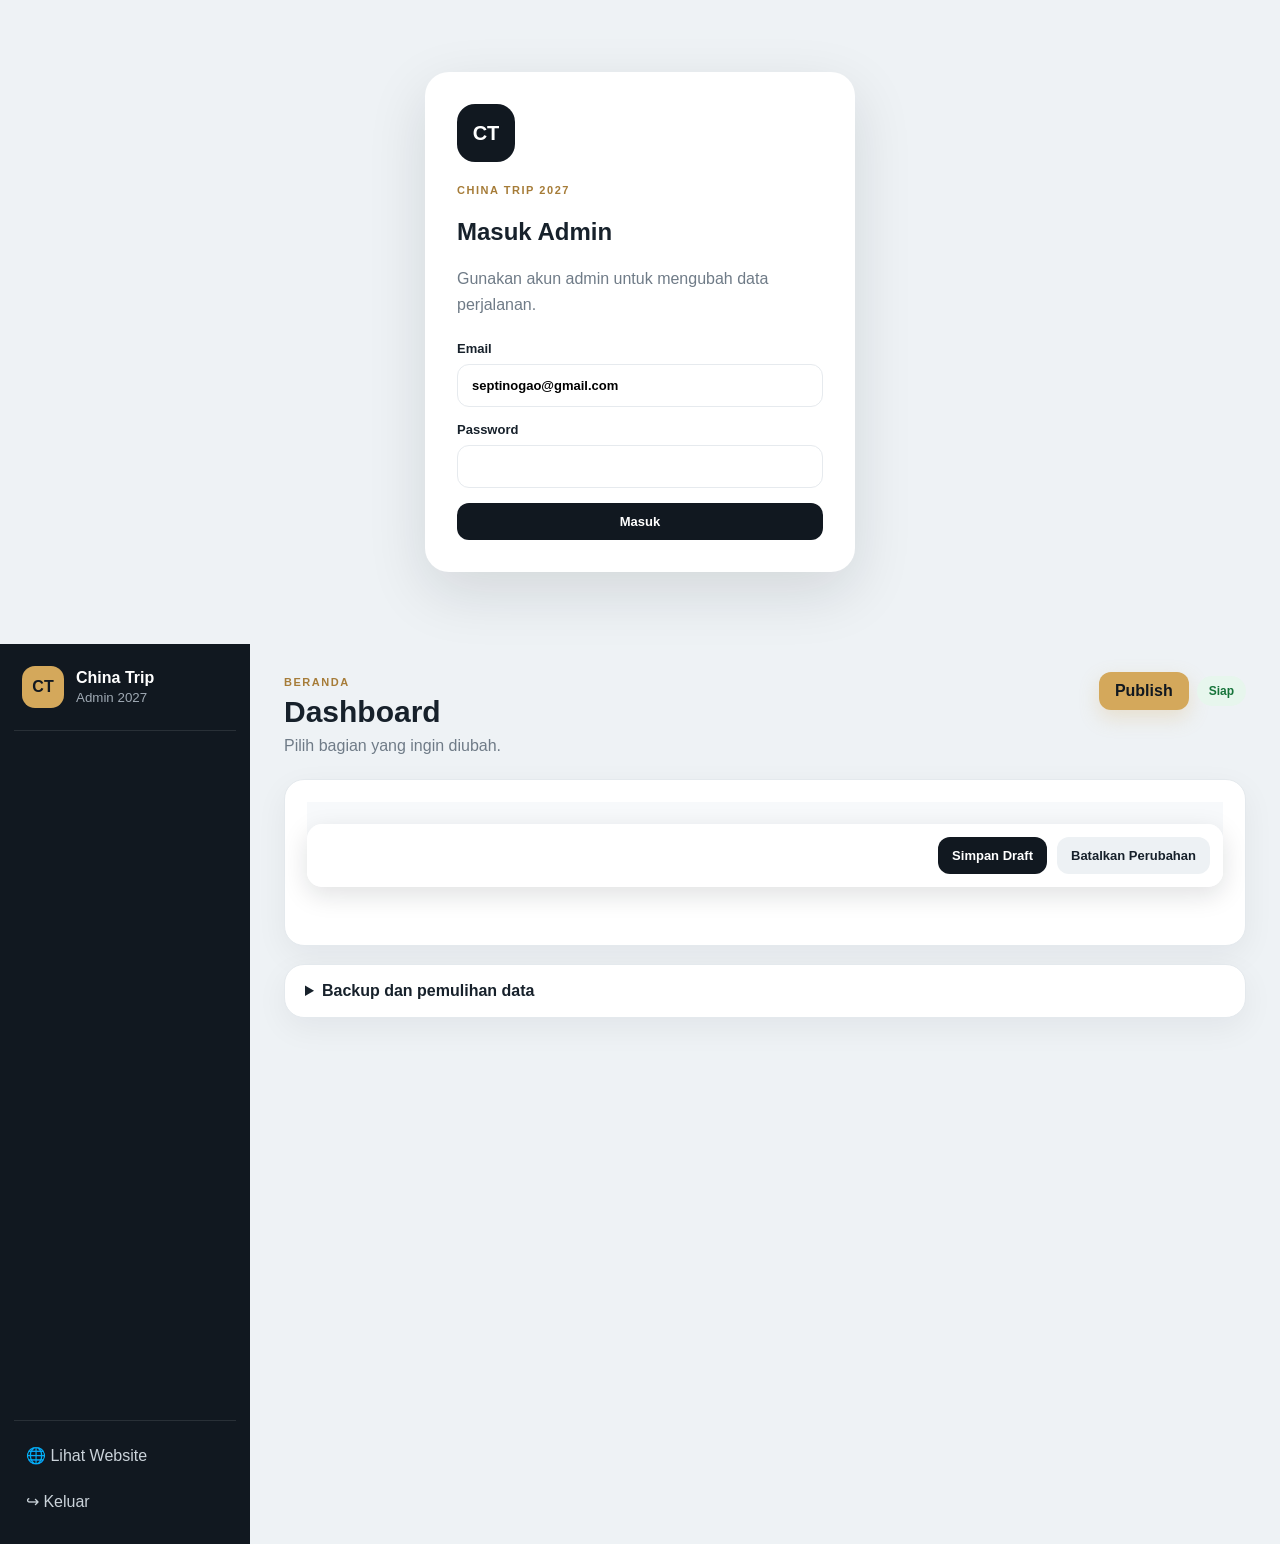
==== admin.html @ b1bde926 "Admin Publish Menu" ====
<!doctype html>
<html lang="id">
<head>
<meta charset="utf-8">
<meta name="viewport" content="width=device-width,initial-scale=1">
<meta name="theme-color" content="#111820">
<link rel="stylesheet" href="assets/style.css">
<title>Admin — China Trip 2027</title>
</head>
<body class="simple-admin-body">
<main class="simple-admin-shell">
  <section id="loginPanel" class="simple-login-card">
    <div class="simple-login-logo">CT</div>
    <span class="eyebrow">China Trip 2027</span>
    <h1>Masuk Admin</h1>
    <p class="lead">Gunakan akun admin untuk mengubah data perjalanan.</p>
    <form id="loginForm" class="admin-form">
      <label>Email
        <input id="adminEmail" type="email" autocomplete="username" value="septinogao@gmail.com" required>
      </label>
      <label>Password
        <input id="adminPassword" type="password" autocomplete="current-password" required>
      </label>
      <button class="admin-primary" type="submit">Masuk</button>
      <p id="loginError" class="admin-error" hidden></p>
    </form>
  </section>

  <section id="adminPanel" class="simple-admin-app" hidden>
    <aside class="simple-admin-sidebar">
      <div class="simple-admin-brand">
        <div class="simple-brand-icon">CT</div>
        <div><strong>China Trip</strong><small>Admin 2027</small></div>
      </div>
      <nav id="adminTabs" class="simple-admin-menu"></nav>
      <div class="simple-admin-sidebar-bottom">
        <a href="index.html" class="simple-side-link">🌐 Lihat Website</a>
        <button id="logoutBtn" class="simple-side-link">↪ Keluar</button>
      </div>
    </aside>

    <section class="simple-admin-main">
      <header class="simple-admin-topbar">
        <div>
          <span id="editorCategory" class="eyebrow">Beranda</span>
          <h1 id="editorTitle">Dashboard</h1>
          <p id="editorDescription" class="lead">Pilih bagian yang ingin diubah.</p>
        </div>
        <div class="publish-area">
 <span id="draftCount" class="draft-count" hidden>0 perubahan</span>
 <button id="publishBtn" class="publish-button" type="button">Publish</button>
 <span id="saveStatus" class="simple-save-status">Siap</span>
</div>
      </header>

      <section class="simple-editor-card">
        <div id="formEditor" class="cms-form-editor"></div>
        <div id="editorActions" class="simple-sticky-actions">
          <button id="saveBtn" class="admin-primary">Simpan Draft</button>
          <button id="reloadBtn" class="admin-secondary">Batalkan Perubahan</button>
        </div>
      </section>

      <section id="backupPanel" class="simple-backup-card">
        <details>
          <summary>Backup dan pemulihan data</summary>
          <p class="lead">Unduh cadangan sebelum melakukan perubahan besar.</p>
          <div class="admin-actions">
            <button id="exportBtn" class="admin-secondary">Download Backup</button>
            <label class="admin-secondary file-button">Restore Backup
              <input id="importInput" type="file" accept=".json,application/json" hidden>
            </label>
          </div>
        </details>
      </section>
    </section>
  </section>
</main>
<script src="assets/admin-defaults.js"></script>
<script src="assets/supabase-config.js"></script>
<script src="assets/supabase-data.js"></script>
<script src="assets/admin.js"></script>
</body>
</html>
---- assets/style.css ----
:root{
  --bg:#f4f6f8;--card:#fff;--ink:#17212b;--muted:#6f7b87;--line:#e6eaee;
  --gold:#d4a85b;--dark:#111820;--radius:22px;--shadow:0 14px 40px rgba(17,24,32,.09)
}
*{box-sizing:border-box}html{scroll-behavior:smooth}body{margin:0;font-family:Inter,ui-sans-serif,-apple-system,BlinkMacSystemFont,"Segoe UI",sans-serif;background:var(--bg);color:var(--ink)}
a{text-decoration:none;color:inherit}.app{max-width:560px;margin:auto;min-height:100vh;background:#fff;box-shadow:0 0 60px rgba(0,0,0,.06)}
.hero{min-height:490px;padding:26px 22px;display:flex;flex-direction:column;justify-content:space-between;color:#fff;background:
linear-gradient(180deg,rgba(12,17,23,.16),rgba(12,17,23,.92)),
url("https://images.unsplash.com/photo-1548919973-5cef591cdbc9?auto=format&fit=crop&w=1400&q=85") center/cover}
.topbar{display:flex;justify-content:space-between;align-items:center}.pill{padding:9px 13px;border:1px solid rgba(255,255,255,.35);border-radius:999px;background:rgba(255,255,255,.10);backdrop-filter:blur(10px);font-size:11px;font-weight:800;letter-spacing:.04em}
.hero h1{font-size:54px;line-height:.95;margin:0 0 12px;letter-spacing:-.05em}.hero .sub{opacity:.82}
.profile{display:flex;align-items:center;gap:13px;padding:15px;border:1px solid rgba(255,255,255,.24);border-radius:20px;background:rgba(255,255,255,.12);backdrop-filter:blur(14px)}
.avatar{width:50px;height:50px;border-radius:16px;display:grid;place-items:center;background:var(--gold);color:#111;font-size:22px;font-weight:900}.profile h2{margin:0 0 4px;font-size:20px}.profile small{opacity:.72}.status{width:10px;height:10px;border-radius:50%;background:#4ade80;margin-left:auto}
.section{padding:26px 20px}.section.alt{background:#f8fafb}.eyebrow{text-transform:uppercase;font-size:11px;font-weight:900;letter-spacing:.14em;color:#a67c38}.section h3{font-size:25px;margin:7px 0 8px}.lead{color:var(--muted);line-height:1.65;margin:0}
.stats{display:grid;grid-template-columns:1fr 1fr;gap:12px;margin-top:18px}.stat{padding:15px;border:1px solid var(--line);border-radius:17px;background:#fff}.stat b,.stat span{display:block}.stat span{font-size:12px;color:var(--muted);margin-top:4px}
.menu{display:grid;gap:11px;margin-top:18px}.menu a,.menu button{width:100%;display:grid;grid-template-columns:46px 1fr 20px;align-items:center;gap:12px;text-align:left;padding:14px;border:1px solid var(--line);background:#fff;border-radius:17px;font:inherit;color:inherit}.icon{width:44px;height:44px;border-radius:14px;background:#f0f2f4;display:grid;place-items:center;font-size:21px}.menu strong,.menu small{display:block}.menu small{color:var(--muted);margin-top:4px}.arrow{color:#aab2ba;font-size:25px}
.card{border:1px solid var(--line);border-radius:18px;padding:17px;background:#fff;box-shadow:0 8px 24px rgba(17,24,32,.04);margin-top:13px}.card h4{margin:0 0 8px;font-size:18px}.meta{font-size:13px;color:var(--muted);line-height:1.55}.list{padding-left:18px;margin:10px 0 0}.list li{margin:7px 0}.btn{display:inline-flex;padding:11px 14px;border-radius:12px;background:var(--dark);color:white;font-weight:800;font-size:13px;margin-top:12px}.btn.gold{background:var(--gold);color:#111}
.page-head{padding:24px 20px 20px;background:var(--dark);color:white}.page-head .back{display:inline-block;margin-bottom:20px;opacity:.75}.page-head h1{margin:0;font-size:34px}
footer{text-align:center;padding:24px;color:var(--muted);font-size:12px}
.modal{position:fixed;inset:0;background:rgba(9,14,19,.72);display:grid;place-items:center;padding:20px;z-index:20}.modal[hidden]{display:none}.modal-box{width:min(100%,430px);background:#fff;border-radius:22px;padding:22px;position:relative}.close{position:absolute;right:14px;top:14px;width:34px;height:34px;border:0;border-radius:50%}
.print-grid{display:grid;grid-template-columns:repeat(2,1fr);gap:12px}.pass{border:1px solid #bbb;border-radius:14px;padding:14px;min-height:245px;display:flex;flex-direction:column;justify-content:space-between}.pass img{width:104px;height:104px}.pass h3{margin:0}.pass small{color:#666}
@media(max-width:420px){.hero h1{font-size:47px}.stats{grid-template-columns:1fr}.print-grid{grid-template-columns:1fr}}
@media print{body{background:#fff}.app{max-width:none;box-shadow:none}.no-print{display:none!important}.print-grid{grid-template-columns:repeat(2,1fr)}.pass{break-inside:avoid}}

.route-list{margin-top:12px}.route-item,.location-row{display:flex;align-items:center;justify-content:space-between;gap:12px;padding:13px 0;border-top:1px solid var(--line)}.route-item:first-child,.location-row:first-of-type{border-top:0}.route-item strong,.route-item small,.location-row strong,.location-row small{display:block}.route-item small,.location-row small{margin-top:4px;color:var(--muted);font-size:13px}.nav-btn{flex:0 0 auto;padding:10px 12px;border-radius:11px;background:var(--dark);color:#fff;font-size:12px;font-weight:800}.map-city{margin-bottom:27px}.map-city h3{margin:6px 0 8px}@media(max-width:390px){.route-item,.location-row{align-items:flex-start;flex-direction:column}.nav-btn{width:100%;text-align:center}}

.boarding-pass{margin-top:4px;border-radius:26px;overflow:hidden;background:linear-gradient(145deg,#0d1b2a,#13283c);color:#fff;box-shadow:0 22px 55px rgba(11,24,37,.24)}
.bp-top{display:flex;align-items:center;justify-content:space-between;gap:14px;padding:22px;background:linear-gradient(135deg,#142a3e,#0d1b2a)}
.airline-mark{display:flex;align-items:center;gap:13px}.airline-logo{width:46px;height:46px;border-radius:15px;display:grid;place-items:center;background:linear-gradient(145deg,#e0bb6e,#b98935);color:#112233;font-size:25px;font-weight:900}.airline-mark h2{margin:2px 0 0;font-size:28px}.eyebrow.light{color:#e5c98e}.aircraft-tag{padding:9px 11px;border-radius:999px;border:1px solid rgba(255,255,255,.18);font-size:11px;font-weight:800;color:#dfe8ef;background:rgba(255,255,255,.07)}
.bp-route{display:grid;grid-template-columns:1fr 72px 1fr;align-items:center;padding:28px 22px 14px}.airport-block strong{display:block;font-size:42px;letter-spacing:-.04em}.airport-block span{display:block;font-size:24px;font-weight:800;margin-top:4px}.airport-block small{display:block;color:#c8d3dc;line-height:1.4;margin-top:7px}.airport-block em{display:inline-block;margin-top:8px;padding:6px 9px;border-radius:999px;background:rgba(255,255,255,.09);font-style:normal;font-size:11px}.airport-block.right{text-align:right}.flight-line{display:flex;align-items:center;gap:5px;color:#d7b263}.flight-line span{height:1px;flex:1;background:rgba(255,255,255,.25)}.flight-line b{font-size:20px}.bp-date{text-align:center;color:#d7b263;font-weight:800;font-size:13px;padding-bottom:20px}
.bp-grid{display:grid;grid-template-columns:1fr 1fr;gap:1px;background:rgba(255,255,255,.09)}.bp-info{padding:17px 19px;background:rgba(255,255,255,.045)}.bp-info small,.bp-info strong{display:block}.bp-info small{color:#aebdca;font-size:11px;text-transform:uppercase;letter-spacing:.08em}.bp-info strong{font-size:17px;margin-top:6px}
.bp-divider{display:grid;grid-template-columns:18px 1fr 18px;align-items:center}.bp-divider span{width:34px;height:34px;border-radius:50%;background:var(--bg)}.bp-divider span:first-child{transform:translateX(-17px)}.bp-divider span:last-child{transform:translateX(1px)}.bp-divider b{text-align:center;color:rgba(255,255,255,.25);letter-spacing:4px;font-size:11px}
.bp-bottom{display:flex;gap:16px;align-items:center;padding:20px 22px 24px}.passenger-avatar{width:54px;height:54px;border-radius:18px;display:grid;place-items:center;background:#d7b263;color:#102235;font-size:19px;font-weight:900}.baggage-list{flex:1;display:grid;gap:9px}.baggage-list div{display:flex;justify-content:space-between;gap:15px}.baggage-list span{color:#b8c4ce;font-size:12px}.baggage-list strong{font-size:13px}.section-note{margin-top:18px;padding:18px;border:1px solid var(--line);border-radius:18px;background:#fff}
@media(max-width:420px){.bp-route{grid-template-columns:1fr 50px 1fr;padding-left:16px;padding-right:16px}.airport-block strong{font-size:35px}.airport-block span{font-size:20px}.bp-top{align-items:flex-start}.aircraft-tag{max-width:120px;text-align:center}.bp-bottom{align-items:flex-start}.baggage-list div{flex-direction:column;gap:2px}}

.room-region{margin-top:4px}
.region-header{margin-bottom:18px}
.region-header h2{margin:4px 0 0;font-size:29px}
.room-list{display:grid;gap:14px}
.room-card{display:grid;grid-template-columns:58px 1fr;gap:15px;padding:18px;border:1px solid var(--line);border-radius:20px;background:#fff;box-shadow:0 10px 30px rgba(16,31,46,.045)}
.room-number{width:52px;height:52px;border-radius:17px;display:grid;place-items:center;background:linear-gradient(145deg,#111c28,#1e3448);color:#e2bd70;font-size:17px;font-weight:900}
.room-main>.eyebrow{display:block;margin:2px 0 12px}
.room-members{display:grid;gap:11px}
.room-member{display:flex;align-items:center;gap:11px;padding:9px 0;border-bottom:1px solid rgba(20,42,61,.08)}
.room-member:last-child{border-bottom:0}
.room-avatar{width:39px;height:39px;border-radius:13px;display:grid;place-items:center;background:#f0f3f5;color:#182b3d;font-size:12px;font-weight:900}
.room-member strong,.room-member small{display:block}
.room-member strong{font-size:15px}
.room-member small{margin-top:3px;color:var(--muted);font-size:11px}
@media(max-width:420px){
 .room-card{grid-template-columns:48px 1fr;padding:15px}
 .room-number{width:44px;height:44px;border-radius:14px;font-size:14px}
}

.simple-room-region{margin-top:2px}
.simple-region-title{margin-bottom:14px}
.simple-region-title h2{margin:3px 0 0;font-size:26px}
.simple-room-list{display:grid;gap:10px}
.simple-room-card{padding:14px 16px;border:1px solid var(--line);border-radius:15px;background:#fff}
.simple-room-card strong{display:block;font-size:15px;margin-bottom:5px}
.simple-room-card span{display:block;color:var(--muted);font-size:13px;line-height:1.5}


.icon-back{
 width:38px;
 height:38px;
 padding:0;
 display:inline-flex;
 align-items:center;
 justify-content:center;
 border-radius:12px;
 font-size:23px;
 line-height:1;
 text-decoration:none;
}

.timeline-content .map-btn{
 display:inline-flex;
 align-items:center;
 width:max-content;
 margin-top:8px;
 padding:7px 10px;
 border-radius:10px;
 font-size:12px;
 font-weight:700;
 text-decoration:none;
}

.navigate-btn{
 gap:5px;
}

.flight-list{display:grid;gap:18px}
.flight-card{margin:0}


/* Itinerary table UI */
.itinerary-table-list{
 display:grid;
 gap:18px;
}

.itinerary-table-card{
 background:#fff;
 border:1px solid var(--line);
 border-radius:18px;
 overflow:hidden;
 box-shadow:0 8px 22px rgba(15,23,42,.05);
}

.itinerary-day-header{
 display:flex;
 align-items:center;
 justify-content:space-between;
 gap:14px;
 padding:16px 18px;
 border-bottom:1px solid var(--line);
 background:linear-gradient(180deg,#fff,#fafafa);
}

.itinerary-day-header h3{
 margin:4px 0 0;
 font-size:18px;
 line-height:1.3;
}

.activity-count{
 flex:0 0 auto;
 padding:6px 9px;
 border-radius:999px;
 background:#f3f4f6;
 color:var(--muted);
 font-size:11px;
 font-weight:700;
}

.itinerary-table-wrap{
 width:100%;
 overflow-x:auto;
}

.itinerary-table{
 width:100%;
 border-collapse:collapse;
 table-layout:fixed;
}

.itinerary-table th,
.itinerary-table td{
 padding:13px 16px;
 text-align:left;
 vertical-align:middle;
 border-bottom:1px solid #edf0f3;
}

.itinerary-table th{
 background:#f8fafc;
 color:var(--muted);
 font-size:11px;
 text-transform:uppercase;
 letter-spacing:.08em;
}

.itinerary-table th:first-child,
.itinerary-table td:first-child{
 width:180px;
}

.itinerary-table th:last-child,
.itinerary-table td:last-child{
 width:125px;
 text-align:right;
}

.itinerary-table tbody tr:last-child td{
 border-bottom:0;
}

.itinerary-table tbody tr:hover{
 background:#fafcff;
}

.time-pill{
 display:inline-flex;
 align-items:center;
 justify-content:center;
 min-width:50px;
 padding:6px 8px;
 border-radius:9px;
 background:#f4f6f8;
 color:#111827;
 font-size:12px;
 font-weight:800;
}

.time-arrow{
 display:inline-block;
 margin:0 4px;
 color:#9ca3af;
 font-size:12px;
}

.activity-text{
 color:#1f2937;
 font-size:13px;
 line-height:1.5;
 font-weight:600;
}

.compact-map-btn{
 margin:0;
 padding:7px 10px;
 white-space:nowrap;
}

.no-action{
 color:#c4c7cc;
}

@media (max-width:640px){
 .itinerary-table-card{
   border-radius:16px;
 }

 .itinerary-day-header{
   padding:14px;
 }

 .itinerary-day-header h3{
   font-size:16px;
 }

 .activity-count{
   font-size:10px;
 }

 .itinerary-table,
 .itinerary-table thead,
 .itinerary-table tbody,
 .itinerary-table tr,
 .itinerary-table td{
   display:block;
   width:100%;
 }

 .itinerary-table thead{
   display:none;
 }

 .itinerary-table tr{
   padding:12px 14px;
   border-bottom:1px solid #edf0f3;
 }

 .itinerary-table tr:last-child{
   border-bottom:0;
 }

 .itinerary-table td{
   padding:0;
   border:0;
   text-align:left!important;
 }

 .itinerary-table td:first-child,
 .itinerary-table td:last-child{
   width:100%;
 }

 .itinerary-table td:first-child{
   margin-bottom:8px;
 }

 .itinerary-table td:nth-child(2){
   margin-bottom:9px;
 }

 .activity-text{
   font-size:13px;
   line-height:1.45;
 }

 .compact-map-btn{
   display:inline-flex;
   width:auto;
   font-size:11px;
   padding:6px 9px;
 }

 .no-action{
   display:none;
 }
}


.admin-footer-link{display:inline-block;margin-top:8px;text-decoration:underline}
.admin-body{background:#eef1f4}
.admin-shell{width:min(1180px,calc(100% - 28px));margin:28px auto 60px}
.admin-login-card,.admin-editor-card,.admin-tools-card,.admin-notice{
 background:#fff;border:1px solid var(--line);border-radius:22px;padding:22px;box-shadow:var(--shadow)
}
.admin-login-card{width:min(460px,100%);margin:12vh auto 0}
.admin-login-card h1,.admin-header h1{margin:6px 0 8px}
.admin-form{display:grid;gap:15px;margin-top:22px}
.admin-form label{display:grid;gap:8px;font-size:13px;font-weight:800}
.admin-form input{width:100%;padding:13px 14px;border:1px solid var(--line);border-radius:12px;font:inherit}
.admin-primary,.admin-secondary,.admin-danger{
 border:0;border-radius:12px;padding:11px 14px;font:inherit;font-size:13px;font-weight:850;cursor:pointer
}
.admin-primary{background:var(--dark);color:#fff}
.admin-secondary{background:#edf1f4;color:var(--ink)}
.admin-danger{background:#fff0f0;color:#a12626;border:1px solid #f0caca}
.admin-error{color:#a12626;font-size:13px}
.admin-header{display:flex;align-items:flex-start;justify-content:space-between;gap:20px;margin-bottom:18px}
.admin-header-actions,.admin-actions{display:flex;gap:10px;flex-wrap:wrap}
.admin-notice{margin-bottom:18px;background:#fffaf0}
.admin-notice p{margin:6px 0 0;color:var(--muted);line-height:1.55;font-size:13px}
.admin-tabs{display:grid;grid-template-columns:repeat(3,1fr);gap:10px;margin-bottom:18px}
.admin-tabs button{border:1px solid var(--line);background:#fff;border-radius:15px;padding:13px;text-align:left;cursor:pointer}
.admin-tabs button.active{background:var(--dark);color:#fff;border-color:var(--dark)}
.admin-tabs small,.admin-tabs strong{display:block}
.admin-tabs small{opacity:.65;margin-bottom:4px}
.admin-editor-card{padding:0;overflow:hidden}
.admin-editor-head{display:flex;align-items:center;justify-content:space-between;gap:14px;padding:18px 20px;border-bottom:1px solid var(--line)}
.admin-editor-head h2{margin:5px 0 0}
.save-status{font-size:12px;color:var(--muted);padding:7px 10px;border-radius:999px;background:#f2f4f6}
#jsonEditor{display:block;width:100%;height:520px;resize:vertical;border:0;border-bottom:1px solid var(--line);padding:18px;font:13px/1.55 ui-monospace,SFMono-Regular,Menlo,Consolas,monospace;color:#18212b;background:#fbfcfd;outline:none}
.admin-editor-card>.admin-actions{padding:16px 18px}
.admin-editor-card>.admin-error{padding:0 18px 16px;margin:0}
.admin-tools-card{margin-top:18px}
.admin-tools-card h2{margin-top:0}
.file-button{display:inline-flex;align-items:center;cursor:pointer}
@media(max-width:800px){
 .admin-tabs{grid-template-columns:1fr 1fr}
 .admin-header{display:block}
 .admin-header-actions{margin-top:14px}
}
@media(max-width:520px){
 .admin-shell{width:min(100% - 18px,1180px);margin-top:10px}
 .admin-tabs{grid-template-columns:1fr}
 #jsonEditor{height:430px;font-size:12px}
 .admin-actions>*{flex:1 1 100%;text-align:center}
}


/* V21 Form-based Admin CMS */
.cms-form-editor{padding:18px;background:#f7f9fb;display:grid;gap:16px}
.cms-day-card,.cms-record-card,.cms-flight-section{
 background:#fff;border:1px solid var(--line);border-radius:18px;padding:17px
}
.cms-day-card{display:grid;gap:15px}
.cms-record-card{margin-bottom:12px}
.cms-flight-section{margin-top:14px;background:#fbfcfd}
.cms-card-head{display:flex;align-items:flex-start;justify-content:space-between;gap:12px}
.cms-card-head h3,.cms-card-head h4{margin:0}
.cms-grid{display:grid;gap:12px}
.cms-grid.two{grid-template-columns:repeat(2,minmax(0,1fr))}
.cms-grid.three{grid-template-columns:repeat(3,minmax(0,1fr))}
.cms-grid.four{grid-template-columns:repeat(4,minmax(0,1fr))}
.cms-grid.time-grid{grid-template-columns:repeat(2,minmax(110px,180px))}
.cms-grid.route-grid{grid-template-columns:2fr 2fr 1fr 1fr}
.cms-field{display:grid;gap:6px;font-size:12px;font-weight:800;color:#4b5661}
.cms-field input,.cms-field textarea{
 width:100%;border:1px solid #dfe4e8;border-radius:11px;padding:11px 12px;background:#fff;color:var(--ink);font:inherit;font-weight:600;outline:none
}
.cms-field input:focus,.cms-field textarea:focus{border-color:#b88b42;box-shadow:0 0 0 3px rgba(212,168,91,.16)}
.cms-field textarea{min-height:78px;resize:vertical;line-height:1.5}
.cms-field-wide{grid-column:1/-1}
.cms-check{display:flex;align-items:center;gap:9px;font-size:13px;font-weight:800}
.cms-check input{width:18px;height:18px}
.cms-activity-list{display:grid;gap:12px}
.cms-activity-card{border:1px solid #e4e8ec;border-radius:15px;padding:14px;background:#fafbfd;display:grid;gap:12px}
.cms-activity-number{font-size:11px;font-weight:900;text-transform:uppercase;letter-spacing:.09em;color:#9a6d28}
.small-action{padding:7px 10px;font-size:11px}
.sticky-admin-actions{position:sticky;bottom:0;background:#fff;border-top:1px solid var(--line);z-index:5}
.cms-editor-card{overflow:visible}
@media(max-width:850px){
 .cms-grid.three,.cms-grid.four,.cms-grid.route-grid{grid-template-columns:repeat(2,minmax(0,1fr))}
}
@media(max-width:560px){
 .cms-grid.two,.cms-grid.three,.cms-grid.four,.cms-grid.route-grid,.cms-grid.time-grid{grid-template-columns:1fr}
 .cms-form-editor{padding:10px}
 .cms-day-card,.cms-record-card,.cms-flight-section{padding:13px;border-radius:14px}
 .cms-card-head{align-items:flex-start}
}

/* V23 personal NFC-style profile */
.personal-section{background:#fff}
.nfc-card{
 margin-top:18px;border:1px solid #dfe4e8;border-radius:18px;overflow:hidden;
 background:linear-gradient(145deg,#ffffff,#f7f9fb);box-shadow:0 10px 28px rgba(20,29,38,.06)
}
.nfc-row{
 display:grid;grid-template-columns:105px minmax(0,1fr);gap:14px;align-items:center;
 padding:16px 18px;border-bottom:1px solid #e7ebee
}
.nfc-row:last-child{border-bottom:0}
.nfc-label{
 font-size:11px;font-weight:900;letter-spacing:.09em;text-transform:uppercase;color:#9a6d28
}
.nfc-row strong,.nfc-row a{
 color:var(--ink);font-size:14px;font-weight:800;word-break:break-word;text-decoration:none
}
.nfc-row a[href]:hover{text-decoration:underline}
@media(max-width:480px){
 .nfc-row{grid-template-columns:88px minmax(0,1fr);padding:15px}
}

/* V24: reveal travel menu after tapping the profile card */
.profile-trigger{
 width:100%;
 border:1px solid rgba(255,255,255,.18);
 color:inherit;
 text-align:left;
 cursor:pointer;
 appearance:none;
 -webkit-appearance:none;
 font:inherit;
}
.profile-trigger:focus-visible{
 outline:3px solid rgba(255,210,123,.7);
 outline-offset:3px;
}
.profile-chevron{
 margin-left:auto;
 font-size:22px;
 line-height:1;
 color:rgba(255,255,255,.8);
 transition:transform .22s ease;
}
.profile-trigger.is-open .profile-chevron{transform:rotate(180deg)}
.travel-menu-section[hidden]{display:none!important}
.travel-menu-section{
 animation:travelMenuReveal .28s ease both;
 scroll-margin-top:12px;
}
@keyframes travelMenuReveal{
 from{opacity:0;transform:translateY(-10px)}
 to{opacity:1;transform:translateY(0)}
}

/* V26 — Clean China Trip profile */
.hero{
  min-height:520px;
  padding:28px 24px 26px;
  display:flex;
  flex-direction:column;
  justify-content:flex-end;
  background-position:center center;
}
.hero-top,
.hero-badge,
.hero-counter,
.trip-badge,
.member-counter{
  display:none!important;
}
.hero-date{
  display:inline-flex;
  align-items:center;
  align-self:flex-start;
  width:auto;
  margin:0 0 16px;
  padding:10px 16px;
  border-radius:999px;
  background:linear-gradient(135deg,#f1c45f,#d8a33c);
  color:#111820!important;
  font-size:12px;
  font-weight:900;
  letter-spacing:.08em;
  line-height:1;
  text-shadow:none!important;
  box-shadow:0 8px 24px rgba(0,0,0,.22);
}
.hero h1{
  margin:0;
  max-width:100%;
  font-size:58px;
  line-height:.94;
  letter-spacing:-.05em;
  color:#fff;
  text-shadow:0 4px 24px rgba(0,0,0,.34);
}
.hero-subtitle{
  margin:14px 0 22px;
  color:#fff!important;
  font-size:18px;
  font-weight:600;
  letter-spacing:-.01em;
  text-shadow:0 2px 12px rgba(0,0,0,.45);
}
.profile{
  margin-top:0;
}
.personal-section .section-subtitle,
.personal-section p,
.profile-section .section-subtitle{
  color:#77808c;
}
footer,
.site-footer,
.app-footer{
  display:none!important;
}
@media(max-width:560px){
  .hero{
    min-height:510px;
    padding:24px 20px 24px;
  }
  .hero h1{
    font-size:48px;
  }
  .hero-subtitle{
    font-size:16px;
    margin-bottom:18px;
  }
  .hero-date{
    font-size:11px;
    padding:9px 14px;
  }
}

/* V27 — Rebuilt hero */
.hero-v27{
  position:relative;
  min-height:760px;
  padding:0;
  display:block;
  overflow:hidden;
  background:
    url("../assets/china-trip-hero-v29.jpg") center center / cover no-repeat;
}
.hero-v27 .hero-overlay{
  position:absolute;
  inset:0;
  background:
    linear-gradient(180deg,rgba(5,11,17,.10) 0%,rgba(5,11,17,.12) 30%,rgba(5,11,17,.52) 65%,rgba(5,11,17,.94) 100%),
    linear-gradient(90deg,rgba(5,11,17,.34),rgba(5,11,17,.05) 62%,rgba(5,11,17,.16));
}
.hero-v27 .hero-content{
  position:relative;
  z-index:2;
  min-height:760px;
  padding:42px 34px 34px;
  display:flex;
  flex-direction:column;
  justify-content:flex-end;
}
.hero-v27 .hero-date{
  display:inline-flex;
  align-items:center;
  align-self:flex-start;
  margin:0 0 22px;
  padding:13px 19px;
  border-radius:999px;
  background:linear-gradient(135deg,#f3c863,#dca83e);
  color:#111820!important;
  font-size:13px;
  font-weight:900;
  letter-spacing:.07em;
  line-height:1;
  box-shadow:0 12px 28px rgba(0,0,0,.24);
}
.hero-v27 h1{
  margin:0;
  color:#fff;
  font-size:72px;
  line-height:.92;
  letter-spacing:-.055em;
  text-shadow:0 5px 28px rgba(0,0,0,.4);
}
.hero-v27 .hero-subtitle{
  margin:18px 0 28px;
  color:#fff!important;
  font-size:22px;
  font-weight:650;
  text-shadow:0 3px 18px rgba(0,0,0,.48);
}
.hero-v27 .profile-trigger{
  width:100%;
  margin:0;
  display:grid;
  grid-template-columns:68px minmax(0,1fr) auto auto;
  gap:16px;
  align-items:center;
  padding:18px 20px;
  border:1px solid rgba(255,255,255,.18);
  border-radius:24px;
  background:
    linear-gradient(135deg,rgba(255,255,255,.08),rgba(255,255,255,.03)),
    rgba(16,24,33,.88);
  backdrop-filter:blur(16px);
  -webkit-backdrop-filter:blur(16px);
  box-shadow:0 18px 38px rgba(0,0,0,.34);
}
.hero-v27 .avatar{
  width:68px;
  height:68px;
  border-radius:20px;
  font-size:27px;
}
.hero-v27 .profile-copy{
  min-width:0;
  display:grid;
  gap:6px;
}
.hero-v27 .profile-copy strong{
  color:#fff;
  font-size:24px;
  line-height:1.1;
}
.hero-v27 .profile-copy span{
  overflow:hidden;
  text-overflow:ellipsis;
  white-space:nowrap;
  color:rgba(255,255,255,.73);
  font-size:14px;
}
.hero-v27 .status{
  width:11px;
  height:11px;
}
.hero-v27 .profile-chevron{
  font-size:26px;
}
.hero-top,
.hero-badge,
.hero-counter,
.trip-badge,
.member-counter{
  display:none!important;
}
footer,
.site-footer,
.app-footer{
  display:none!important;
}
@media(max-width:560px){
  .hero-v27{
    min-height:670px;
    background-position:center center;
  }
  .hero-v27 .hero-content{
    min-height:670px;
    padding:26px 20px 24px;
  }
  .hero-v27 .hero-date{
    margin-bottom:18px;
    padding:11px 15px;
    font-size:11px;
  }
  .hero-v27 h1{
    font-size:54px;
  }
  .hero-v27 .hero-subtitle{
    margin:13px 0 20px;
    font-size:17px;
  }
  .hero-v27 .profile-trigger{
    grid-template-columns:56px minmax(0,1fr) auto auto;
    gap:12px;
    padding:15px 16px;
    border-radius:20px;
  }
  .hero-v27 .avatar{
    width:56px;
    height:56px;
    border-radius:17px;
    font-size:22px;
  }
  .hero-v27 .profile-copy strong{
    font-size:19px;
  }
  .hero-v27 .profile-copy span{
    font-size:12px;
  }
}

/* V30 — Move title block upward and brighten hero image */
.hero-v27{
  min-height:700px!important;
  background-position:center center!important;
  filter:none!important;
}
.hero-v27 .hero-overlay{
  background:
    linear-gradient(
      180deg,
      rgba(5,11,17,.06) 0%,
      rgba(5,11,17,.08) 28%,
      rgba(5,11,17,.18) 58%,
      rgba(5,11,17,.62) 100%
    )!important;
}
.hero-v27 .hero-content{
  min-height:700px!important;
  padding:34px 34px 30px!important;
  justify-content:flex-start!important;
}
.hero-v27 .hero-date{
  margin:0 0 18px!important;
}
.hero-v27 h1{
  margin:0!important;
}
.hero-v27 .hero-subtitle{
  margin:14px 0 0!important;
}
.hero-v27 .profile-trigger{
  margin-top:auto!important;
}
@media(max-width:560px){
  .hero-v27{
    min-height:650px!important;
    background-position:center center!important;
  }
  .hero-v27 .hero-content{
    min-height:650px!important;
    padding:24px 20px 22px!important;
    justify-content:flex-start!important;
  }
  .hero-v27 .hero-date{
    margin-bottom:15px!important;
  }
  .hero-v27 .hero-subtitle{
    margin-top:10px!important;
  }
  .hero-v27 .profile-trigger{
    margin-top:auto!important;
  }
}


/* V33 — Group members moved into Hotel */
.hotel-section-title{
  margin:7px 0 16px;
  font-size:25px;
}
.hotel-members-section{
  margin-top:34px;
  padding-top:28px;
  border-top:1px solid var(--line);
}
.hotel-room-region + .hotel-room-region{
  margin-top:30px;
}
.hotel-room-region .simple-region-title h2{
  margin-top:7px;
}


/* V34 — Hotel and room members combined per city */
.hotel-city-card{
  background:#fff;
  border:1px solid var(--line);
  border-radius:22px;
  padding:20px;
  margin-bottom:20px;
  box-shadow:0 8px 24px rgba(17,24,32,.04);
}
.hotel-city-head{
  display:flex;
  align-items:center;
  justify-content:space-between;
  gap:18px;
}
.hotel-city-copy{
  min-width:0;
  flex:1;
}
.hotel-city-copy h2{
  margin:7px 0 8px;
  font-size:21px;
  line-height:1.2;
}
.hotel-address{
  color:var(--muted);
  font-size:13px;
  line-height:1.5;
}
.hotel-map-btn{
  flex:0 0 auto;
  margin:0;
  white-space:nowrap;
}
.hotel-room-divider{
  height:1px;
  background:var(--line);
  margin:19px 0 15px;
}
.hotel-room-label{
  display:block;
  font-size:13px;
  font-weight:900;
  margin-bottom:12px;
}
.hotel-room-grid{
  display:grid;
  grid-template-columns:1fr;
  gap:10px;
}
.hotel-room-card{
  border:1px solid var(--line);
  border-radius:16px;
  padding:14px;
  background:#fbfcfd;
}
.hotel-room-card strong{
  display:block;
  font-size:15px;
}
.room-count{
  display:block;
  margin-top:4px;
  font-size:12px;
  color:var(--muted);
}
.hotel-room-card ul{
  margin:10px 0 0;
  padding-left:18px;
}
.hotel-room-card li{
  margin:5px 0;
  font-size:13px;
  line-height:1.35;
}
@media(max-width:460px){
  .hotel-city-head{
    align-items:flex-start;
    gap:12px;
  }
  .hotel-city-copy h2{
    font-size:18px;
  }
  .hotel-map-btn{
    padding:10px 11px;
    font-size:11px;
  }
}


/* V35 — Group-specific hotel dates and Shangrao stay */
.hotel-city-card{
  overflow:hidden;
}
.hotel-city-head{
  align-items:flex-start;
}
.hotel-map-btn{
  align-self:flex-start;
}
.hotel-room-grid{
  gap:9px;
}
.hotel-room-card{
  padding:13px 14px;
}
@media(max-width:420px){
  .hotel-city-head{
    display:grid;
    grid-template-columns:minmax(0,1fr) auto;
  }
  .hotel-map-btn{
    margin-top:42px;
  }
}


/* V36 — Full admin editor */
.cms-field select{
  width:100%;
  min-height:46px;
  padding:11px 12px;
  border:1px solid var(--line);
  border-radius:12px;
  background:#fff;
  color:var(--ink);
  font:inherit;
}
.advanced-json-panel{
  margin-top:20px;
  border:1px solid var(--line);
  border-radius:16px;
  background:#f8fafb;
  padding:16px;
}
.advanced-json-panel summary{
  cursor:pointer;
  font-weight:900;
}
.raw-json-editor{
  display:block;
  width:100%;
  min-height:360px;
  margin:14px 0;
  padding:15px;
  border:1px solid var(--line);
  border-radius:14px;
  background:#101820;
  color:#e7edf3;
  font:12px/1.55 ui-monospace,SFMono-Regular,Menlo,Monaco,Consolas,monospace;
  resize:vertical;
}
.field-error{
  border-color:#d54b4b!important;
  background:#fff4f4!important;
}
@media(max-width:720px){
  .cms-grid.three,.cms-grid.four{grid-template-columns:1fr}
}


/* V36 — Full Admin Editor */
.admin-tabs{
  max-height:360px;
  overflow:auto;
  align-content:start;
}
.admin-tabs button small{
  pointer-events:none;
}
.admin-tabs button strong{
  pointer-events:none;
}
.cms-field input[type="url"]{
  overflow:hidden;
  text-overflow:ellipsis;
}
@media(max-width:560px){
  .admin-tabs{
    display:flex;
    overflow-x:auto;
    max-height:none;
    padding-bottom:8px;
    scroll-snap-type:x proximity;
  }
  .admin-tabs button{
    min-width:190px;
    scroll-snap-align:start;
  }
}


/* V37 — Simple Admin */
.simple-admin-body{background:#eef2f5;min-height:100vh}
.simple-admin-shell{min-height:100vh}
.simple-login-card{width:min(92%,430px);margin:8vh auto;background:#fff;border-radius:24px;padding:32px;box-shadow:0 20px 60px rgba(17,24,32,.12)}
.simple-login-logo,.simple-brand-icon{display:grid;place-items:center;background:#111820;color:#fff;font-weight:900}
.simple-login-logo{width:58px;height:58px;border-radius:18px;margin-bottom:18px;font-size:20px}
.simple-admin-app{min-height:100vh;display:grid;grid-template-columns:250px minmax(0,1fr)}
.simple-admin-sidebar{position:sticky;top:0;height:100vh;background:#111820;color:#fff;padding:22px 14px;display:flex;flex-direction:column}
.simple-admin-brand{display:flex;align-items:center;gap:12px;padding:0 8px 22px;border-bottom:1px solid rgba(255,255,255,.1)}
.simple-brand-icon{width:42px;height:42px;border-radius:13px;background:#d4a85b;color:#111820}
.simple-admin-brand strong,.simple-admin-brand small{display:block}.simple-admin-brand small{margin-top:3px;color:#9fa9b3}
.simple-admin-menu{display:grid;gap:5px;margin-top:18px;overflow:auto}
.simple-admin-menu button{display:flex;align-items:center;gap:12px;width:100%;border:0;border-radius:12px;padding:11px 12px;background:transparent;color:#cbd3da;text-align:left;font:inherit;font-weight:700;cursor:pointer}
.simple-admin-menu button:hover,.simple-admin-menu button.active{background:rgba(255,255,255,.1);color:#fff}
.simple-menu-icon{width:27px;text-align:center;font-size:18px}
.simple-admin-sidebar-bottom{margin-top:auto;padding-top:14px;border-top:1px solid rgba(255,255,255,.1);display:grid;gap:5px}
.simple-side-link{border:0;background:transparent;color:#cbd3da;padding:11px 12px;text-align:left;font:inherit;border-radius:10px;cursor:pointer}
.simple-side-link:hover{background:rgba(255,255,255,.08);color:#fff}
.simple-admin-main{min-width:0;padding:28px 34px 80px}
.simple-admin-topbar{display:flex;align-items:flex-start;justify-content:space-between;gap:20px;max-width:1120px;margin:0 auto 20px}
.simple-admin-topbar h1{font-size:30px;margin:5px 0 4px}
.simple-save-status{padding:8px 12px;border-radius:999px;background:#e7f6ed;color:#16733a;font-size:12px;font-weight:800;white-space:nowrap}
.simple-save-status.changed{background:#fff3d6;color:#8b6100}
.simple-editor-card,.simple-backup-card{max-width:1120px;margin:auto;background:#fff;border:1px solid #e4e9ed;border-radius:20px;box-shadow:0 10px 32px rgba(17,24,32,.055)}
.simple-editor-card{padding:22px}
.simple-backup-card{margin-top:18px;padding:17px 20px}
.simple-backup-card summary{font-weight:850;cursor:pointer}
.simple-sticky-actions{position:sticky;bottom:15px;z-index:8;display:flex;gap:10px;justify-content:flex-end;margin-top:22px;padding:13px;border-radius:15px;background:rgba(255,255,255,.94);box-shadow:0 8px 26px rgba(17,24,32,.13);backdrop-filter:blur(12px)}
.simple-welcome-card{display:flex;align-items:center;justify-content:space-between;gap:22px;padding:24px;border-radius:18px;background:linear-gradient(135deg,#f7f1e6,#fff)}
.simple-welcome-card h2{margin:5px 0 8px;font-size:27px}.simple-welcome-card p{margin:0;color:#66727d}
.simple-stat-grid{display:grid;grid-template-columns:repeat(4,1fr);gap:12px;margin:18px 0}
.simple-stat-grid button{border:1px solid #e5e9ed;background:#fff;border-radius:16px;padding:18px;text-align:left;cursor:pointer}
.simple-stat-grid strong{display:block;font-size:28px}.simple-stat-grid span{display:block;color:#6f7b87;margin-top:5px}
.simple-quick-card,.simple-help-card{border:1px solid #e5e9ed;border-radius:18px;padding:20px;margin-top:16px}
.simple-quick-card h3,.simple-help-card h3{margin:0 0 14px}
.simple-quick-grid{display:grid;grid-template-columns:repeat(2,1fr);gap:10px}
.simple-quick-grid button{display:grid;grid-template-columns:42px 1fr;text-align:left;column-gap:10px;border:1px solid #e5e9ed;border-radius:14px;background:#fff;padding:14px;cursor:pointer}
.simple-quick-grid button>span{grid-row:1/3;font-size:24px}.simple-quick-grid strong,.simple-quick-grid small{display:block}.simple-quick-grid small{color:#75808a;margin-top:4px}
.simple-help-card>div{display:flex;align-items:center;gap:12px;padding:10px 0;border-top:1px solid #edf0f2}.simple-help-card>div:first-of-type{border-top:0}
.simple-help-card b{display:grid;place-items:center;width:28px;height:28px;border-radius:50%;background:#111820;color:#fff}
.cms-record-card,.cms-day-card{box-shadow:none!important;border:1px solid #e5e9ed!important}
.cms-field span{font-weight:750}
@media(max-width:900px){
 .simple-admin-app{grid-template-columns:1fr}
 .simple-admin-sidebar{position:static;height:auto;padding:14px}
 .simple-admin-brand{padding-bottom:12px}
 .simple-admin-menu{display:flex;overflow-x:auto;margin-top:12px}
 .simple-admin-menu button{flex:0 0 auto;width:auto}
 .simple-admin-sidebar-bottom{display:none}
 .simple-admin-main{padding:20px 14px 70px}
}
@media(max-width:650px){
 .simple-admin-topbar{display:block}.simple-save-status{display:inline-block;margin-top:10px}
 .simple-stat-grid{grid-template-columns:repeat(2,1fr)}
 .simple-quick-grid{grid-template-columns:1fr}
 .simple-welcome-card{display:block}.simple-welcome-card .admin-primary{margin-top:16px}
 .simple-sticky-actions{justify-content:stretch}.simple-sticky-actions button{flex:1}
}


/* V38 participant dashboard */
.travel-menu-section .menu{grid-template-columns:1fr;gap:14px}
.travel-menu-section .menu a{min-height:86px;padding:17px 18px;border-radius:21px;box-shadow:0 8px 24px rgba(17,24,32,.055);transition:transform .18s ease,box-shadow .18s ease}
.travel-menu-section .menu a:hover{transform:translateY(-2px);box-shadow:0 13px 30px rgba(17,24,32,.10)}
.travel-menu-section .menu a:nth-child(1) .icon{background:#fff0e1}
.travel-menu-section .menu a:nth-child(2) .icon{background:#e8f2ff}
.travel-menu-section .menu a:nth-child(3) .icon{background:#e9f8ee}
.travel-menu-section .menu a:nth-child(4) .icon{background:#eeeaff}
.travel-menu-section .menu a:nth-child(5) .icon{background:#fff4d7}
.travel-menu-section .icon{width:52px;height:52px;border-radius:17px;font-size:25px}
.travel-menu-section .menu strong{font-size:17px}
.travel-menu-section .menu small{font-size:13px}

/* V38 timelines */
.travel-timeline{position:relative;display:grid;gap:0;padding-left:18px}
.travel-timeline:before{content:"";position:absolute;left:37px;top:25px;bottom:25px;width:2px;background:#dfe5e9}
.travel-timeline-item{position:relative;display:grid;grid-template-columns:42px 1fr;gap:14px;padding-bottom:22px}
.travel-timeline-marker{position:relative;z-index:2;width:42px;height:42px;border-radius:50%;display:grid;place-items:center;background:#111820;color:#fff;border:5px solid #f8fafb;font-size:17px;font-weight:900}
.travel-timeline-card{min-width:0;border:1px solid #e4e9ed;border-radius:20px;background:#fff;padding:18px;box-shadow:0 9px 26px rgba(17,24,32,.055)}
.timeline-card-top{display:flex;justify-content:space-between;align-items:flex-start;gap:14px}
.timeline-card-top h2{font-size:20px;margin:5px 0 0}
.timeline-date{flex:0 0 auto;padding:7px 10px;border-radius:999px;background:#f0f3f5;font-size:11px;font-weight:850;color:#59646e}
.timeline-route{display:grid;grid-template-columns:1fr 80px 1fr;align-items:center;margin-top:22px}
.timeline-route>div>strong,.timeline-route>div>span,.timeline-route>div>small,.timeline-route>div>em{display:block}
.timeline-route>div>strong{font-size:28px}.timeline-route>div>span{font-size:18px;font-weight:850;margin-top:3px}.timeline-route>div>small{color:#6f7b87;margin-top:5px}.timeline-route>div>em{font-style:normal;color:#a67c38;font-size:11px;margin-top:5px}
.timeline-route .right{text-align:right}.timeline-route-line{display:flex!important;align-items:center}.timeline-route-line span{height:1px;flex:1;background:#bdc6cd}.timeline-route-line b{padding:0 5px}
.timeline-detail-grid{display:grid;grid-template-columns:repeat(2,1fr);gap:10px;margin-top:18px}.timeline-detail-grid>div{padding:11px;border-radius:13px;background:#f6f8f9}.timeline-detail-grid small,.timeline-detail-grid strong{display:block}.timeline-detail-grid small{color:#7a858e;font-size:10px;text-transform:uppercase}.timeline-detail-grid strong{margin-top:4px;font-size:13px}
.timeline-baggage{display:flex;flex-wrap:wrap;gap:7px;margin-top:13px}.timeline-baggage span{padding:7px 9px;border-radius:10px;background:#faf3e8;font-size:11px}
.timeline-address{color:#68747e;line-height:1.55}.timeline-map-button{display:inline-flex;margin-top:8px;padding:10px 13px;border-radius:12px;background:#111820;color:#fff;font-size:12px;font-weight:850}
.timeline-room-details{margin-top:16px;border-top:1px solid #edf0f2;padding-top:13px}.timeline-room-details summary{cursor:pointer;font-weight:850}
.timeline-room-details .hotel-room-grid{margin-top:12px}
.hsr-time-row{display:flex;justify-content:space-between;gap:15px;align-items:center;margin-top:17px;padding:14px;border-radius:14px;background:#f6f8f9}.hsr-time-row strong{font-size:18px}.hsr-time-row span{color:#68747e;text-align:right}

/* V38 admin search and publish */
.publish-area{display:flex;align-items:center;justify-content:flex-end;gap:8px;flex-wrap:wrap}
.publish-button{border:0;border-radius:12px;padding:10px 16px;background:#d4a85b;color:#111820;font:inherit;font-weight:900;cursor:pointer;box-shadow:0 8px 20px rgba(212,168,91,.25)}
.publish-button:disabled{opacity:.55}
.draft-count{padding:7px 10px;border-radius:999px;background:#fff0d3;color:#7d5700;font-size:11px;font-weight:850}
.member-search-bar{position:sticky;top:10px;z-index:7;display:grid;grid-template-columns:auto 1fr auto;align-items:center;gap:10px;margin-bottom:16px;padding:12px 14px;border:1px solid #e2e7eb;border-radius:15px;background:rgba(255,255,255,.96);box-shadow:0 8px 24px rgba(17,24,32,.08);backdrop-filter:blur(12px)}
.member-search-bar input{border:0;outline:0;background:transparent;font:inherit;min-width:0}
.member-search-bar b{font-size:12px;color:#6f7b87;white-space:nowrap}
@media(max-width:520px){
 .timeline-card-top{display:block}.timeline-date{display:inline-block;margin-top:9px}
 .timeline-route{grid-template-columns:1fr 55px 1fr}.timeline-route>div>strong{font-size:23px}
 .timeline-detail-grid{grid-template-columns:1fr}
 .hsr-time-row{display:block}.hsr-time-row span{display:block;text-align:left;margin-top:7px}
 .publish-area{justify-content:flex-start;margin-top:12px}
}
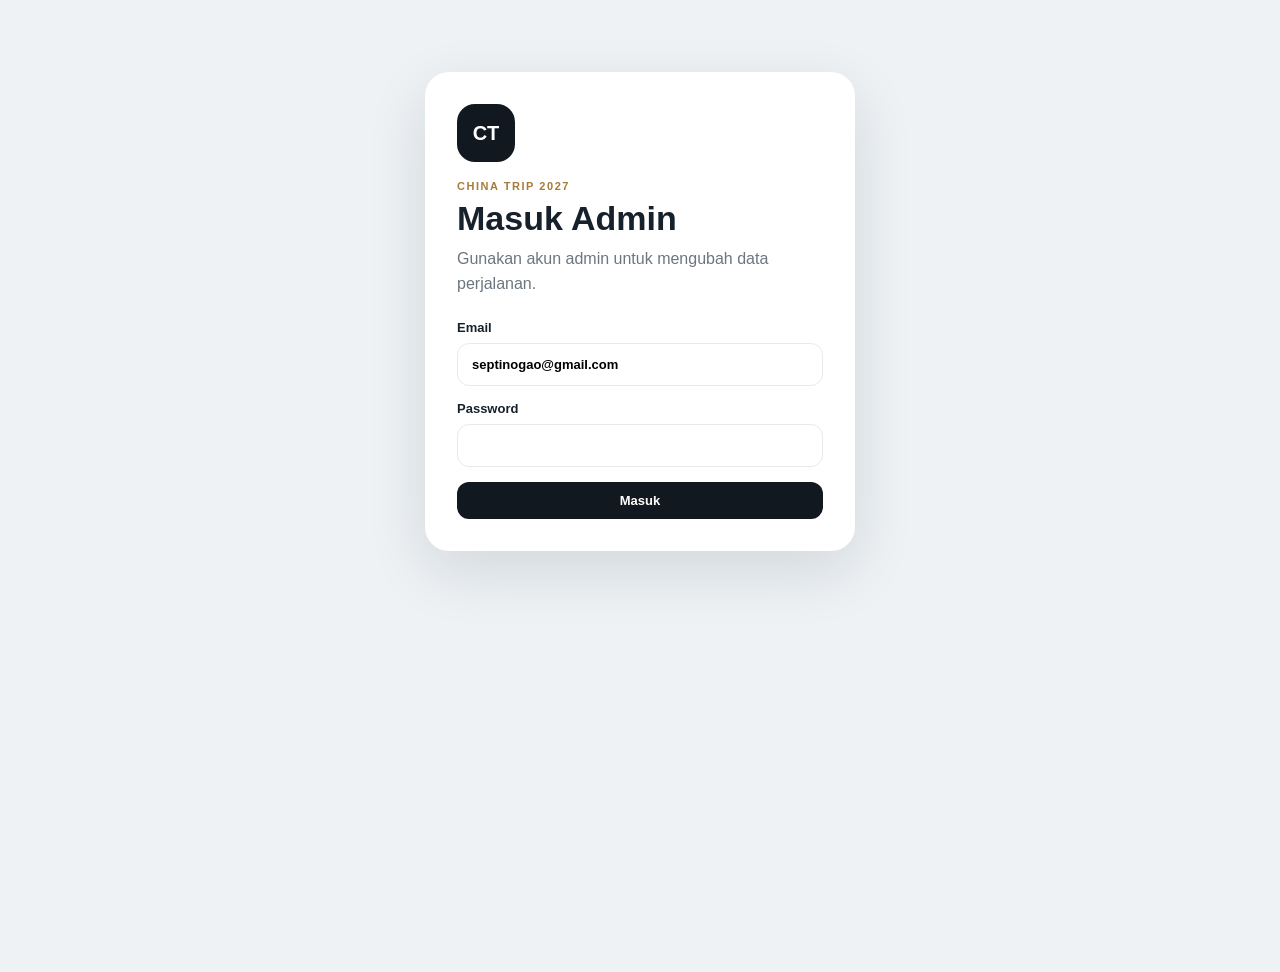
==== commit 0c6b6e23: "Dashboard Admin Fix" ====
--- a/admin.html
+++ b/admin.html
@@ -4,10 +4,10 @@
 <meta charset="utf-8">
 <meta name="viewport" content="width=device-width,initial-scale=1">
 <meta name="theme-color" content="#111820">
-<link rel="stylesheet" href="assets/style.css">
+<link rel="stylesheet" href="assets/style.css?v=41">
 <title>Admin — China Trip 2027</title>
 </head>
-<body class="simple-admin-body">
+<body class="simple-admin-body admin-guest">
 <main class="simple-admin-shell">
   <section id="loginPanel" class="simple-login-card">
     <div class="simple-login-logo">CT</div>
@@ -79,6 +79,6 @@
 <script src="assets/admin-defaults.js"></script>
 <script src="assets/supabase-config.js"></script>
 <script src="assets/supabase-data.js"></script>
-<script src="assets/admin.js"></script>
+<script src="assets/admin.js?v=41"></script>
 </body>
 </html>
--- a/assets/style.css
+++ b/assets/style.css
@@ -1050,3 +1050,82 @@
  .hsr-time-row{display:block}.hsr-time-row span{display:block;text-align:left;margin-top:7px}
  .publish-area{justify-content:flex-start;margin-top:12px}
 }
+
+
+/* V38.1 — clean dashboard and compact personal profile */
+.compact-personal-section{background:#fff;border-top:1px solid var(--line)}
+.compact-section-head{display:flex;align-items:flex-start;justify-content:space-between;gap:14px}
+.compact-section-head h3{margin-bottom:0}
+.compact-close-btn{border:1px solid var(--line);background:#fff;border-radius:11px;padding:8px 11px;font:inherit;font-size:12px;font-weight:800;color:var(--muted);cursor:pointer}
+.compact-nfc-card{margin-top:16px}
+.profile-trigger.is-open .profile-chevron{transform:rotate(180deg)}
+.profile-chevron{transition:transform .2s ease}
+.travel-menu-section{padding-top:28px}
+.travel-menu-section>.lead{margin-bottom:4px}
+
+
+
+
+/* V39 refinements */
+.flight-list{display:grid;gap:20px}
+.boarding-pass{animation:fadeUp .28s ease both}
+.hotel-city-card{animation:fadeUp .28s ease both}
+.travel-timeline-item{animation:fadeUp .28s ease both}
+@keyframes fadeUp{
+ from{opacity:0;transform:translateY(10px)}
+ to{opacity:1;transform:translateY(0)}
+}
+
+
+/* V40 — Flight seat assignment */
+.flight-admin-group{overflow:visible}
+.flight-group-member-note{display:flex;align-items:center;gap:10px;flex-wrap:wrap;margin:12px 0 18px;padding:11px 13px;border-radius:13px;background:#f5f7f8;color:#68747e;font-size:12px}
+.flight-group-member-note strong{color:#17212b}
+.flight-section-title{display:flex;align-items:flex-start;justify-content:space-between;gap:14px;margin-bottom:14px}
+.flight-section-title h3{margin:4px 0 0}
+.flight-admin-badge{padding:7px 10px;border-radius:999px;background:#111820;color:#fff;font-size:11px;font-weight:850}
+.seat-assignment-panel{margin-top:18px;border:1px solid #e2e7eb;border-radius:16px;background:#fafbfc;overflow:hidden}
+.seat-assignment-panel summary{display:flex;align-items:center;justify-content:space-between;gap:12px;padding:15px 16px;cursor:pointer;font-weight:850;background:#f3f6f8}
+.seat-assignment-panel summary small{font-weight:600;color:#75808a}
+.seat-assignment-list{display:grid;padding:8px 16px 14px}
+.seat-assignment-row{display:grid;grid-template-columns:minmax(0,1fr) 120px;align-items:center;gap:14px;padding:11px 0;border-top:1px solid #e7ebee}
+.seat-assignment-row:first-child{border-top:0}
+.seat-assignment-row span,.seat-assignment-row strong,.seat-assignment-row small{display:block}
+.seat-assignment-row small{margin-top:3px;color:#7a858e;font-size:11px}
+.seat-assignment-row input{width:100%;padding:10px 11px;border:1px solid #dce2e6;border-radius:11px;background:#fff;font:inherit;font-weight:800;text-align:center;text-transform:uppercase}
+.empty-seat-note{margin:8px 0 0;color:#7a858e}
+@media(max-width:600px){
+ .flight-section-title{display:block}.flight-admin-badge{display:inline-block;margin-top:9px}
+ .seat-assignment-panel summary{display:block}.seat-assignment-panel summary small{display:block;margin-top:4px}
+ .seat-assignment-row{grid-template-columns:minmax(0,1fr) 88px}
+}
+
+
+/* V41 — Safari admin visibility and clean login layout */
+.simple-admin-body [hidden]{display:none!important}
+.simple-admin-body.admin-guest #adminPanel{display:none!important}
+.simple-admin-body.admin-authenticated #loginPanel{display:none!important;visibility:hidden!important;pointer-events:none!important}
+.simple-admin-body.admin-authenticated #adminPanel{display:grid!important}
+.simple-login-card{box-sizing:border-box}
+.simple-login-card .eyebrow{display:block;margin-bottom:8px}
+.simple-login-card h1{margin:0 0 10px;font-size:34px;line-height:1.08}
+.simple-login-card .lead{margin:0;color:#6b7680;line-height:1.55}
+.simple-login-card .admin-form{display:grid!important;grid-template-columns:1fr!important;gap:15px!important;margin-top:24px!important}
+.simple-login-card .admin-form label{display:grid!important;grid-template-columns:1fr!important;gap:8px!important;width:100%!important}
+.simple-login-card .admin-form input{display:block!important;width:100%!important;min-width:0!important;box-sizing:border-box!important}
+.simple-login-card .admin-primary{width:100%}
+@media(max-width:520px){
+ .simple-login-card{width:calc(100% - 28px);padding:24px;margin:5vh auto}
+ .simple-login-card h1{font-size:30px}
+}
+
+/* V41 — Dropdown pembagian kamar */
+.hotel-room-dropdown{margin-top:18px;border:1px solid #e2e7eb;border-radius:17px;background:#fafbfc;overflow:hidden}
+.hotel-room-dropdown>summary{list-style:none;display:flex;align-items:center;justify-content:space-between;gap:14px;padding:15px 17px;cursor:pointer;font-weight:850;color:#17212b}
+.hotel-room-dropdown>summary::-webkit-details-marker{display:none}
+.hotel-room-dropdown>summary:after{content:"⌄";font-size:20px;line-height:1;transition:transform .18s ease}
+.hotel-room-dropdown[open]>summary:after{transform:rotate(180deg)}
+.hotel-room-summary-title{display:flex;align-items:center;gap:9px}
+.hotel-room-summary-meta{margin-left:auto;padding:6px 9px;border-radius:999px;background:#eef2f5;color:#68747e;font-size:11px;white-space:nowrap}
+.hotel-room-dropdown-content{border-top:1px solid #e8ecef;padding:15px}
+.hotel-room-dropdown .hotel-room-grid{margin-top:0}
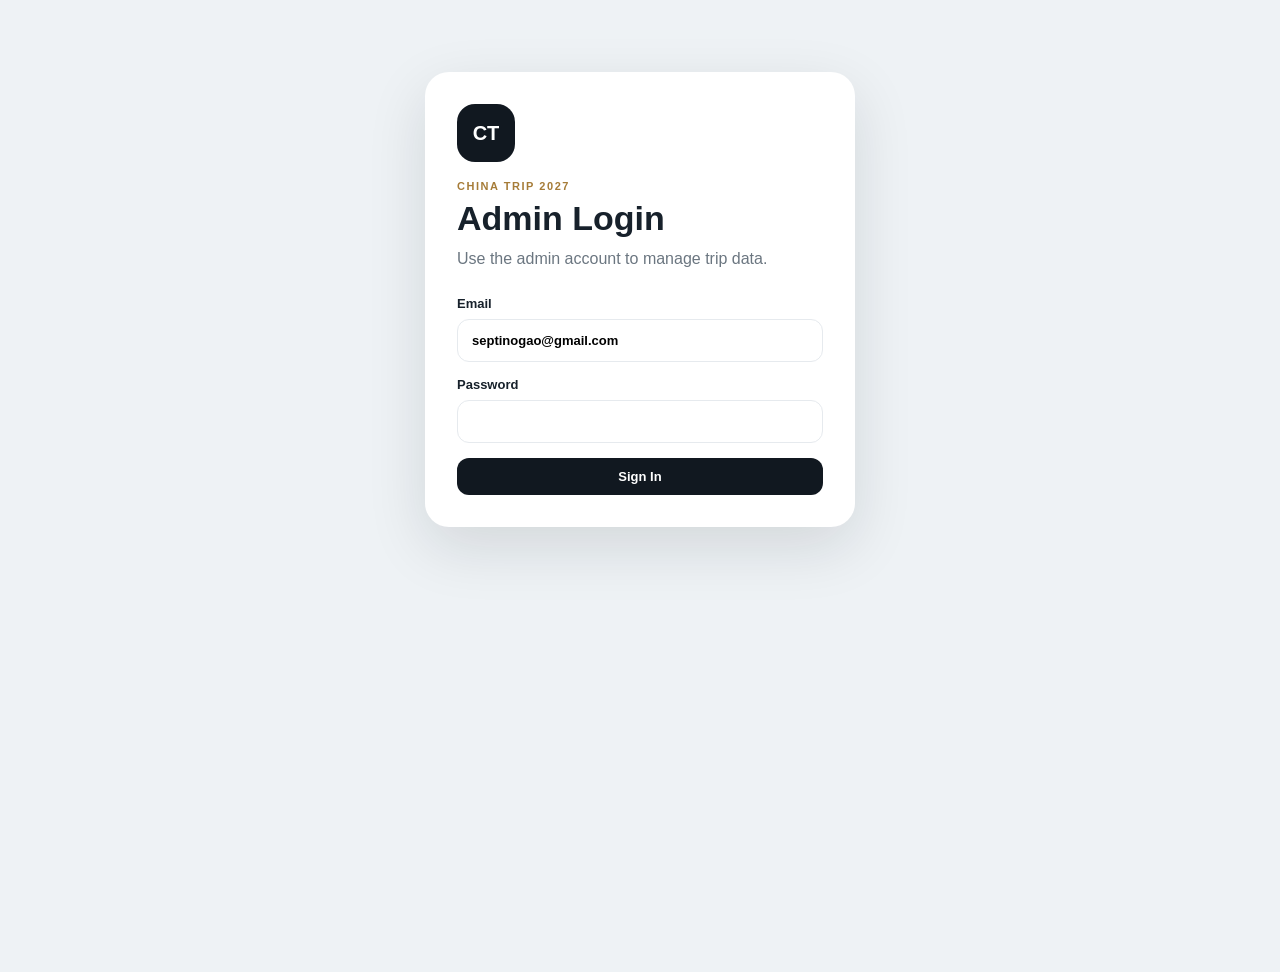
==== commit dd00a01d: "v61 ENGLISH UI" ====
--- a/admin.html
+++ b/admin.html
@@ -12,8 +12,8 @@
   <section id="loginPanel" class="simple-login-card">
     <div class="simple-login-logo">CT</div>
     <span class="eyebrow">China Trip 2027</span>
-    <h1>Masuk Admin</h1>
-    <p class="lead">Gunakan akun admin untuk mengubah data perjalanan.</p>
+    <h1>Admin Login</h1>
+    <p class="lead">Use the admin account to manage trip data.</p>
     <form id="loginForm" class="admin-form">
       <label>Email
         <input id="adminEmail" type="email" autocomplete="username" value="septinogao@gmail.com" required>
@@ -21,7 +21,7 @@
       <label>Password
         <input id="adminPassword" type="password" autocomplete="current-password" required>
       </label>
-      <button class="admin-primary" type="submit">Masuk</button>
+      <button class="admin-primary" type="submit">Sign In</button>
       <p id="loginError" class="admin-error" hidden></p>
     </form>
   </section>
@@ -42,9 +42,9 @@
     <section class="simple-admin-main">
       <header class="simple-admin-topbar">
         <div>
-          <span id="editorCategory" class="eyebrow">Beranda</span>
+          <span id="editorCategory" class="eyebrow">Home</span>
           <h1 id="editorTitle">Dashboard</h1>
-          <p id="editorDescription" class="lead">Pilih bagian yang ingin diubah.</p>
+          <p id="editorDescription" class="lead">Choose a section to edit.</p>
         </div>
         <div class="publish-area">
  <span id="draftCount" class="draft-count" hidden>0 perubahan</span>
@@ -56,14 +56,14 @@
       <section class="simple-editor-card">
         <div id="formEditor" class="cms-form-editor"></div>
         <div id="editorActions" class="simple-sticky-actions">
-          <button id="saveBtn" class="admin-primary">Simpan Draft</button>
-          <button id="reloadBtn" class="admin-secondary">Batalkan Perubahan</button>
+          <button id="saveBtn" class="admin-primary">Save Draft</button>
+          <button id="reloadBtn" class="admin-secondary">Discard Changes</button>
         </div>
       </section>
 
       <section id="backupPanel" class="simple-backup-card">
         <details>
-          <summary>Backup dan pemulihan data</summary>
+          <summary>Data Backup & Restore</summary>
           <p class="lead">Unduh cadangan sebelum melakukan perubahan besar.</p>
           <div class="admin-actions">
             <button id="exportBtn" class="admin-secondary">Download Backup</button>
@@ -79,6 +79,6 @@
 <script src="assets/admin-defaults.js"></script>
 <script src="assets/supabase-config.js"></script>
 <script src="assets/supabase-data.js"></script>
-<script src="assets/admin.js?v=41"></script>
+<script src="assets/admin.js?v=52"></script>
 </body>
 </html>
--- a/assets/style.css
+++ b/assets/style.css
@@ -94,6 +94,44 @@
 .flight-list{display:grid;gap:18px}
 .flight-card{margin:0}
 
+
+
+/* Itinerary day expand / collapse */
+.itinerary-toolbar{display:flex;gap:8px;flex-wrap:wrap;margin:0 0 14px}
+.itinerary-toggle-all{border:0;padding:9px 12px;border-radius:11px;background:var(--dark);color:#fff;font:inherit;font-size:12px;font-weight:800;cursor:pointer}
+.itinerary-toggle-all.secondary{background:#eef1f4;color:#25313c}
+.itinerary-day-header{width:100%;display:flex;align-items:center;justify-content:space-between;gap:14px;text-align:left;border:0;cursor:pointer;font:inherit;color:inherit;padding:16px 18px;background:linear-gradient(180deg,#fff,#fafafa)}
+.itinerary-day-title{min-width:0;display:flex;flex-direction:column;align-items:flex-start}
+.itinerary-day-name{display:block;margin-top:4px;font-size:18px;line-height:1.3;font-weight:800}
+.itinerary-day-meta{display:flex;align-items:center;gap:9px;flex:0 0 auto}
+.itinerary-chevron{width:28px;height:28px;border-radius:9px;background:#f1f3f5;display:grid;place-items:center;color:#596674;font-size:18px;line-height:1;transition:transform .2s ease}
+.itinerary-day-body{display:grid;grid-template-rows:1fr;transition:grid-template-rows .24s ease,opacity .2s ease;opacity:1}
+.itinerary-day-body>.itinerary-table-wrap{min-height:0}
+.itinerary-table-card.is-collapsed .itinerary-day-body{grid-template-rows:0fr;opacity:0}
+.itinerary-table-card.is-collapsed .itinerary-chevron{transform:rotate(-90deg)}
+.itinerary-table-card.is-open .itinerary-day-header{border-bottom:1px solid var(--line)}
+
+/* Airline-inspired colors only. Layout/portrait boarding-pass shape stays unchanged. */
+.boarding-pass-singapore{background:linear-gradient(145deg,#071b49,#102d67);}
+.boarding-pass-singapore .bp-top{background:linear-gradient(135deg,#0a2457,#071b49)}
+.boarding-pass-singapore .airline-logo{background:linear-gradient(145deg,#f4c84d,#c99a2e);color:#071b49}
+.boarding-pass-singapore .eyebrow.light{color:#f4c84d}
+.boarding-pass-singapore .flight-line,.boarding-pass-singapore .bp-date{color:#f4c84d}
+.boarding-pass-singapore .passenger-avatar{background:#f4c84d;color:#071b49}
+
+.boarding-pass-spring{background:linear-gradient(145deg,#006b3c,#008f52);}
+.boarding-pass-spring .bp-top{background:linear-gradient(135deg,#008447,#006b3c)}
+.boarding-pass-spring .airline-logo{background:linear-gradient(145deg,#ffffff,#dcefe5);color:#006b3c}
+.boarding-pass-spring .eyebrow.light{color:#d9f3e5}
+.boarding-pass-spring .flight-line,.boarding-pass-spring .bp-date{color:#d9f3e5}
+.boarding-pass-spring .passenger-avatar{background:#ffffff;color:#006b3c}
+
+.boarding-pass-xiamen{background:linear-gradient(145deg,#005baa,#0075c9);}
+.boarding-pass-xiamen .bp-top{background:linear-gradient(135deg,#0073c6,#005baa)}
+.boarding-pass-xiamen .airline-logo{background:linear-gradient(145deg,#ffffff,#dceeff);color:#005baa}
+.boarding-pass-xiamen .eyebrow.light{color:#d9ecff}
+.boarding-pass-xiamen .flight-line,.boarding-pass-xiamen .bp-date{color:#d9ecff}
+.boarding-pass-xiamen .passenger-avatar{background:#ffffff;color:#005baa}
 
 /* Itinerary table UI */
 .itinerary-table-list{
@@ -1129,3 +1167,7 @@
 .hotel-room-summary-meta{margin-left:auto;padding:6px 9px;border-radius:999px;background:#eef2f5;color:#68747e;font-size:11px;white-space:nowrap}
 .hotel-room-dropdown-content{border-top:1px solid #e8ecef;padding:15px}
 .hotel-room-dropdown .hotel-room-grid{margin-top:0}
+
+/* Luggage NFC + QR admin */
+.luggage-admin-intro{margin-bottom:16px}.luggage-admin-card h3{margin-bottom:2px}.luggage-admin-card small{color:#718096}.cms-check-grid{display:grid;grid-template-columns:repeat(3,minmax(0,1fr));gap:10px;margin:14px 0}.luggage-admin-links{display:flex;flex-wrap:wrap;gap:10px;margin-top:12px}.luggage-admin-links a{text-decoration:none}@media(max-width:700px){.cms-check-grid{grid-template-columns:1fr}}
+.offline-notice{margin:0 0 14px;padding:12px 14px;border-radius:14px;background:#fff7e8;color:#7a4b00;border:1px solid #f1dfb6;font-size:13px;font-weight:700}
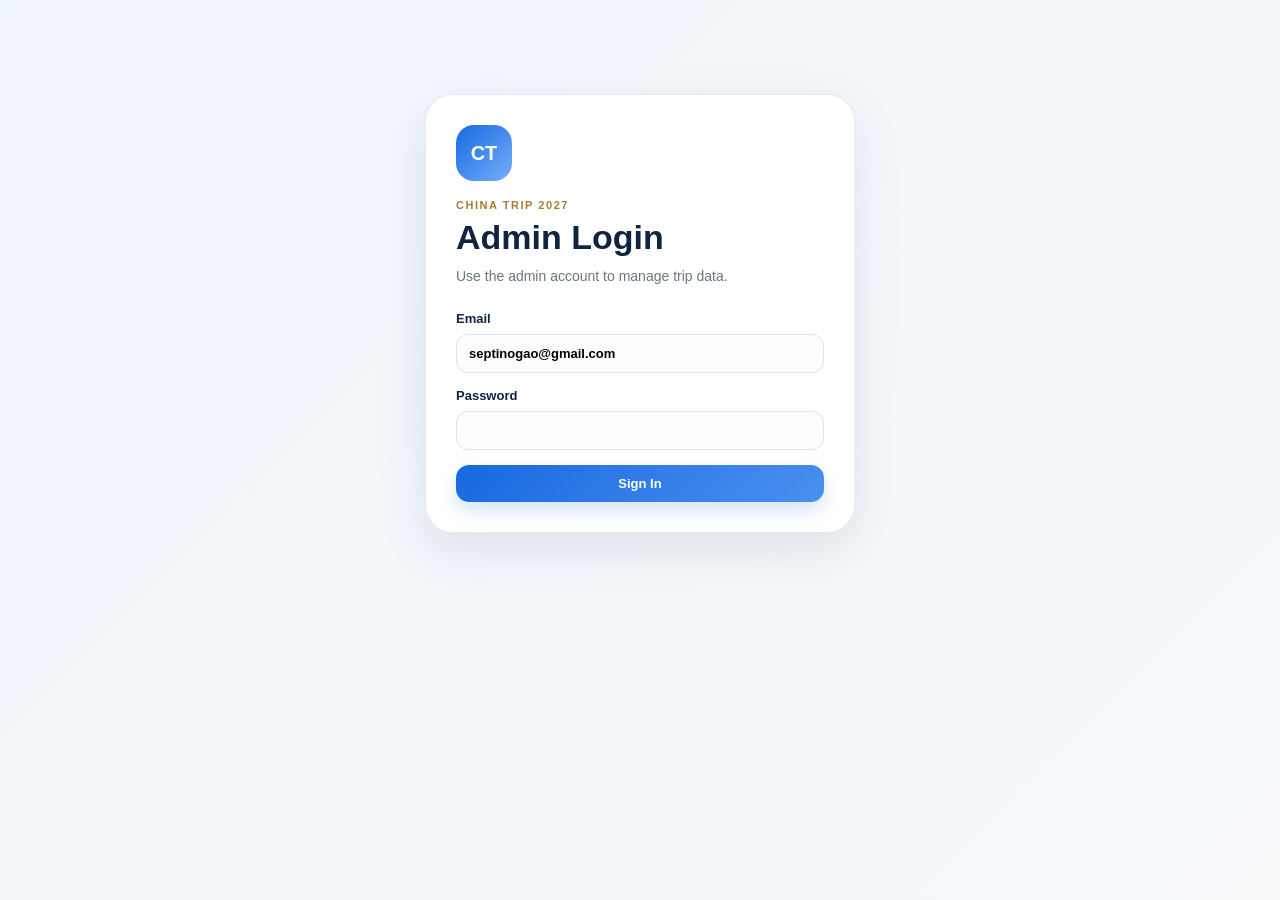
==== commit bac3f24a: "V63 — English + Beautiful UI" ====
--- a/admin.html
+++ b/admin.html
@@ -1,10 +1,10 @@
 <!doctype html>
-<html lang="id">
+<html lang="en">
 <head>
 <meta charset="utf-8">
 <meta name="viewport" content="width=device-width,initial-scale=1">
 <meta name="theme-color" content="#111820">
-<link rel="stylesheet" href="assets/style.css?v=41">
+<link rel="stylesheet" href="assets/style.css?v=63">
 <title>Admin — China Trip 2027</title>
 </head>
 <body class="simple-admin-body admin-guest">
@@ -34,8 +34,8 @@
       </div>
       <nav id="adminTabs" class="simple-admin-menu"></nav>
       <div class="simple-admin-sidebar-bottom">
-        <a href="index.html" class="simple-side-link">🌐 Lihat Website</a>
-        <button id="logoutBtn" class="simple-side-link">↪ Keluar</button>
+        <a href="index.html" class="simple-side-link">🌐 View Website</a>
+        <button id="logoutBtn" class="simple-side-link">↪ Sign Out</button>
       </div>
     </aside>
 
@@ -47,9 +47,9 @@
           <p id="editorDescription" class="lead">Choose a section to edit.</p>
         </div>
         <div class="publish-area">
- <span id="draftCount" class="draft-count" hidden>0 perubahan</span>
+ <span id="draftCount" class="draft-count" hidden>0 changes</span>
  <button id="publishBtn" class="publish-button" type="button">Publish</button>
- <span id="saveStatus" class="simple-save-status">Siap</span>
+ <span id="saveStatus" class="simple-save-status">Ready</span>
 </div>
       </header>
 
@@ -64,7 +64,7 @@
       <section id="backupPanel" class="simple-backup-card">
         <details>
           <summary>Data Backup & Restore</summary>
-          <p class="lead">Unduh cadangan sebelum melakukan perubahan besar.</p>
+          <p class="lead">Download a backup before making major changes.</p>
           <div class="admin-actions">
             <button id="exportBtn" class="admin-secondary">Download Backup</button>
             <label class="admin-secondary file-button">Restore Backup
@@ -79,6 +79,6 @@
 <script src="assets/admin-defaults.js"></script>
 <script src="assets/supabase-config.js"></script>
 <script src="assets/supabase-data.js"></script>
-<script src="assets/admin.js?v=52"></script>
+<script src="assets/admin.js?v=63"></script>
 </body>
 </html>
--- a/assets/style.css
+++ b/assets/style.css
@@ -1171,3 +1171,36 @@
 /* Luggage NFC + QR admin */
 .luggage-admin-intro{margin-bottom:16px}.luggage-admin-card h3{margin-bottom:2px}.luggage-admin-card small{color:#718096}.cms-check-grid{display:grid;grid-template-columns:repeat(3,minmax(0,1fr));gap:10px;margin:14px 0}.luggage-admin-links{display:flex;flex-wrap:wrap;gap:10px;margin-top:12px}.luggage-admin-links a{text-decoration:none}@media(max-width:700px){.cms-check-grid{grid-template-columns:1fr}}
 .offline-notice{margin:0 0 14px;padding:12px 14px;border-radius:14px;background:#fff7e8;color:#7a4b00;border:1px solid #f1dfb6;font-size:13px;font-weight:700}
+
+/* V63 — polished English UI */
+:root{
+  --bg:#eef3f8;--card:#ffffff;--ink:#10233f;--muted:#72829a;--line:#e4ebf3;
+  --accent:#1769e0;--accent-soft:#edf5ff;--success:#16a765;--radius:24px;
+  --shadow:0 18px 50px rgba(16,35,63,.10);
+}
+body{background:linear-gradient(145deg,#eef5fb 0%,#f8fafc 55%,#eef3f8 100%);color:var(--ink)}
+.app{max-width:620px;background:transparent;box-shadow:none}
+.hero{min-height:430px;border-radius:0 0 34px 34px;padding:26px 22px 22px;background:linear-gradient(180deg,rgba(12,24,40,.08),rgba(12,24,40,.86)),url("https://images.unsplash.com/photo-1548919973-5cef591cdbc9?auto=format&fit=crop&w=1400&q=85") center/cover;box-shadow:0 20px 45px rgba(12,30,52,.16)}
+.hero h1{font-size:58px;letter-spacing:-.055em}.hero-subtitle{font-size:16px;opacity:.9}
+.profile{border-radius:22px;padding:13px 15px;background:rgba(255,255,255,.16);border:1px solid rgba(255,255,255,.24);box-shadow:0 10px 30px rgba(0,0,0,.12)}
+.profile-copy strong{font-size:17px}.profile-copy span{font-size:12px}
+.section{padding:30px 22px}.personal-section{background:#fff;border-radius:32px 32px 0 0;margin-top:-24px;position:relative;z-index:2;box-shadow:0 -10px 30px rgba(16,35,63,.05)}
+.section h3{font-size:28px;letter-spacing:-.03em}.lead{font-size:14px}
+.nfc-card{margin-top:18px;border:1px solid var(--line);border-radius:22px;overflow:hidden;background:#f9fbfd;box-shadow:0 10px 28px rgba(16,35,63,.06)}
+.nfc-row{display:flex;justify-content:space-between;gap:18px;padding:17px 18px;border-bottom:1px solid var(--line);align-items:center}.nfc-row:last-child{border-bottom:0}.nfc-label{font-size:10px;letter-spacing:.13em;font-weight:900;color:#8493a8;text-transform:uppercase}.nfc-row strong,.nfc-row a{font-size:14px;font-weight:800;color:var(--ink);text-align:right}
+.travel-menu-section{border-radius:28px;margin:14px 14px 0;padding:24px 18px;background:rgba(255,255,255,.74);border:1px solid rgba(255,255,255,.9);box-shadow:var(--shadow)}
+.menu{gap:12px}.menu a{padding:13px 14px;border-radius:19px;background:#fff;box-shadow:0 7px 20px rgba(16,35,63,.05);transition:.18s transform,.18s box-shadow}.menu a:hover{transform:translateY(-1px);box-shadow:0 12px 26px rgba(16,35,63,.08)}.icon{background:var(--accent-soft);color:var(--accent)}
+.page-head{background:linear-gradient(145deg,#10233f,#1c416d);padding:25px 22px 28px;border-radius:0 0 28px 28px}.page-head h1{font-size:34px}.page-head .back{color:#fff}
+footer{padding:22px;color:#8a98aa}
+
+/* luggage / contact */
+.luggage-page{min-height:100svh;display:grid;place-items:center;padding:16px}.contact-card{width:min(100%,520px);border:1px solid rgba(255,255,255,.95);border-radius:30px;background:rgba(255,255,255,.96);box-shadow:0 24px 70px rgba(16,35,63,.13);padding:22px}.contact-top{display:flex;gap:15px;align-items:flex-start}.contact-icon{width:54px;height:54px;border-radius:18px;background:linear-gradient(145deg,#eaf4ff,#dcecff);display:grid;place-items:center;font-size:25px;flex:0 0 auto}.contact-eyebrow{font-size:10px;letter-spacing:.18em;font-weight:900;color:#8293aa}.luggage-title{font-size:32px;line-height:1.02;letter-spacing:-.04em;margin:6px 0 8px}.luggage-sub{margin:0;color:#73839a;line-height:1.45;font-size:14px}.luggage-grid{display:grid;gap:10px;margin:20px 0 12px}.luggage-row{display:flex;gap:13px;align-items:center;padding:13px;border:1px solid #e2eaf2;border-radius:18px;background:linear-gradient(180deg,#f8fbfe,#f1f6fa)}.luggage-row-icon{width:42px;height:42px;border-radius:14px;background:#e4f0fc;display:grid;place-items:center;font-size:19px;flex:0 0 auto}.luggage-label{display:block;font-size:9px;letter-spacing:.16em;font-weight:900;color:#8293aa;text-transform:uppercase}.luggage-value{font-size:15px;font-weight:800;color:#10233f;margin-top:3px;word-break:break-word}.luggage-btn{display:flex;align-items:center;gap:12px;padding:15px 17px;border-radius:18px;color:#fff;font-weight:900;text-decoration:none;margin-top:10px;box-shadow:0 12px 25px rgba(16,167,101,.18)}.luggage-btn.primary{background:linear-gradient(135deg,#18b46c,#0c9b5b)}.luggage-btn.email-btn{background:linear-gradient(135deg,#267cf0,#1769d7);box-shadow:0 12px 25px rgba(23,105,224,.18)}.luggage-btn b{margin-left:auto;font-size:22px}.contact-note{font-size:11px;color:#8b9aae;text-align:center;margin-top:13px}
+@media(max-width:520px){.app{width:100%}.hero{min-height:390px}.hero h1{font-size:49px}.section{padding:25px 17px}.personal-section{border-radius:28px 28px 0 0}.luggage-page{padding:10px}.contact-card{padding:18px;border-radius:26px}.contact-top{gap:11px}.contact-icon{width:48px;height:48px}.luggage-title{font-size:27px}.luggage-sub{font-size:13px}.luggage-row{padding:11px}.luggage-row-icon{width:38px;height:38px}.luggage-value{font-size:14px}.luggage-btn{padding:13px 14px}}
+
+/* V63 premium admin */
+.simple-admin-body{background:linear-gradient(135deg,#eef5fb,#f8fafc);color:var(--ink)}
+.simple-admin-shell{max-width:1400px;margin:0 auto;min-height:100svh;padding:22px;display:block}
+.simple-admin-app{grid-template-columns:240px minmax(0,1fr);gap:20px}
+.simple-admin-sidebar{border-radius:24px;background:rgba(16,35,63,.97);padding:18px;box-shadow:0 20px 50px rgba(16,35,63,.16);position:sticky;top:22px;height:calc(100svh - 44px)}
+.simple-admin-brand{padding:8px 6px 18px;border-bottom:1px solid rgba(255,255,255,.1);color:#fff}.simple-brand-icon{background:linear-gradient(135deg,#6da9ff,#2b73dc);border-radius:14px;width:42px;height:42px;display:grid;place-items:center;font-weight:900;float:left;margin-right:10px}.simple-admin-brand small{display:block;color:#9eb2ca;margin-top:3px}.simple-admin-menu{display:grid;gap:6px;margin-top:16px}.simple-admin-menu button{border:0;background:transparent;color:#dbe7f4;border-radius:14px;padding:11px 12px;display:flex;gap:10px;align-items:center;text-align:left;font:inherit;font-weight:700}.simple-admin-menu button.active{background:rgba(255,255,255,.12);color:#fff}.simple-menu-icon{width:28px}.simple-side-link{display:block;width:100%;border:0;background:rgba(255,255,255,.06);color:#dbe7f4;border-radius:12px;padding:11px;margin-top:7px;text-align:left;font:inherit}.simple-admin-sidebar-bottom{position:absolute;bottom:18px;left:18px;right:18px}.simple-admin-main{min-width:0}.simple-admin-topbar{display:flex;justify-content:space-between;gap:20px;align-items:flex-start;padding:20px 4px}.simple-admin-topbar h1{font-size:34px;letter-spacing:-.04em;margin:5px 0}.simple-editor-card,.simple-backup-card{background:rgba(255,255,255,.9);border:1px solid rgba(255,255,255,.95);border-radius:26px;box-shadow:0 18px 50px rgba(16,35,63,.08);padding:20px}.cms-record-card,.cms-day-card{border:1px solid var(--line);border-radius:20px;background:#fff;box-shadow:0 8px 25px rgba(16,35,63,.045)}.cms-card-head{padding:15px 17px;background:linear-gradient(180deg,#fff,#f8fbfd);border-bottom:1px solid var(--line);border-radius:20px 20px 0 0}.admin-primary{border:0;border-radius:13px;padding:11px 15px;background:linear-gradient(135deg,#1769e0,#4b8ff0);color:#fff;font-weight:800;box-shadow:0 8px 18px rgba(23,105,224,.18)}.admin-secondary{border:1px solid #dbe4ee;border-radius:13px;padding:10px 14px;background:#fff;color:var(--ink);font-weight:750}.publish-button{border:0;border-radius:14px;padding:12px 17px;background:#10233f;color:#fff;font-weight:900}.draft-count{color:#c58a20;font-weight:800}.simple-save-status{color:#7d8ba0;font-size:12px}.admin-form input,.cms-form-editor input,.cms-form-editor textarea,.cms-form-editor select{border:1px solid #dce5ef;border-radius:12px;padding:11px 12px;background:#fbfdff}.simple-login-card{max-width:460px;margin:8vh auto;background:#fff;border:1px solid var(--line);border-radius:28px;box-shadow:var(--shadow);padding:30px}.simple-login-logo{width:56px;height:56px;border-radius:18px;background:linear-gradient(135deg,#1769e0,#75aefb);display:grid;place-items:center;color:#fff;font-weight:900;font-size:20px;margin-bottom:18px}
+@media(max-width:900px){.simple-admin-shell{padding:12px}.simple-admin-app{grid-template-columns:1fr}.simple-admin-sidebar{position:relative;top:auto;height:auto}.simple-admin-sidebar-bottom{position:static;margin-top:14px}.simple-admin-menu{grid-template-columns:repeat(2,1fr)}.simple-admin-topbar{flex-direction:column}.publish-area{width:100%;display:flex;gap:8px;align-items:center}.publish-area .publish-button{margin-left:auto}}
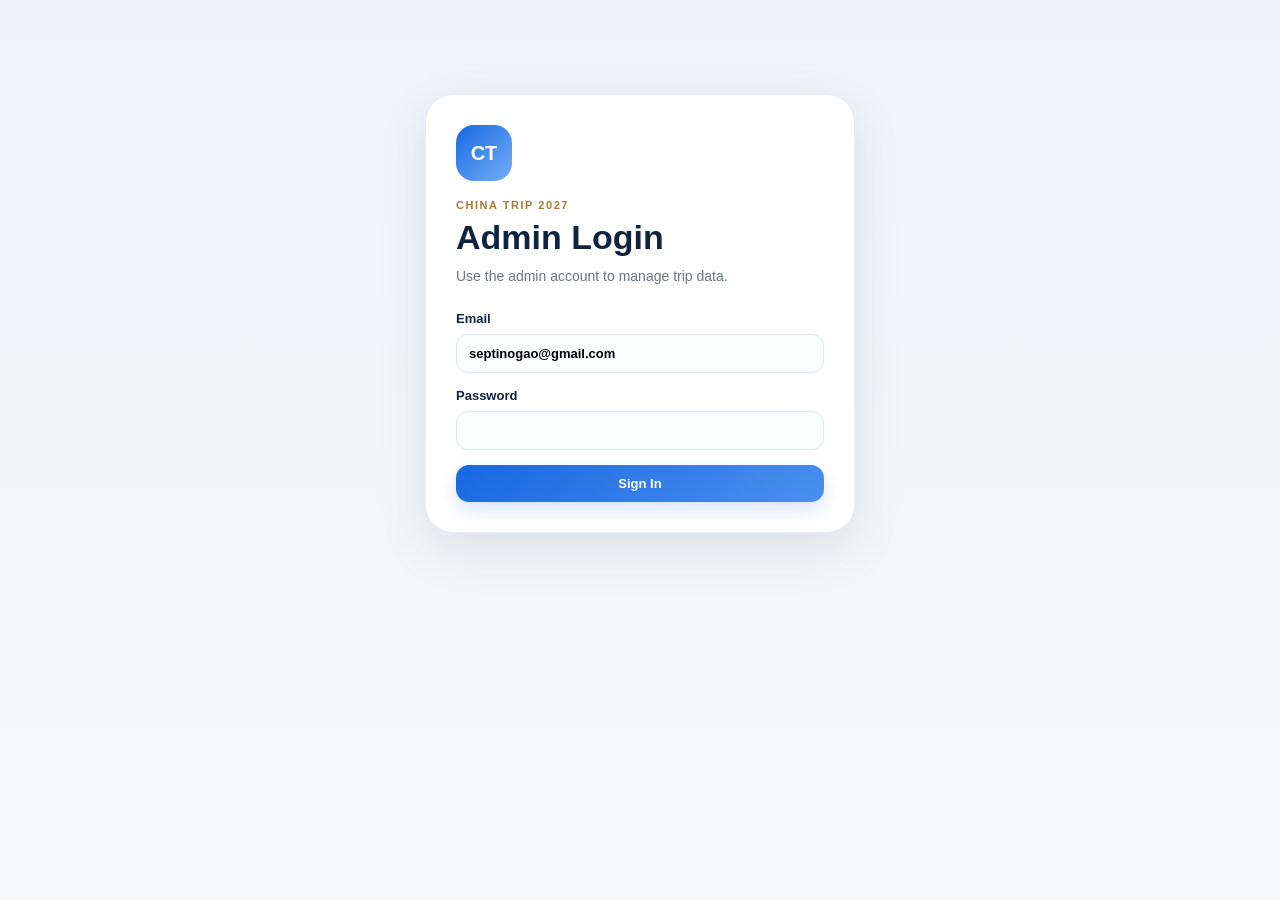
==== commit 4066b8d6: "V64 — Mobile First + English + Polished UI" ====
--- a/admin.html
+++ b/admin.html
@@ -4,7 +4,7 @@
 <meta charset="utf-8">
 <meta name="viewport" content="width=device-width,initial-scale=1">
 <meta name="theme-color" content="#111820">
-<link rel="stylesheet" href="assets/style.css?v=63">
+<link rel="stylesheet" href="assets/style.css?v=64">
 <title>Admin — China Trip 2027</title>
 </head>
 <body class="simple-admin-body admin-guest">
@@ -79,6 +79,6 @@
 <script src="assets/admin-defaults.js"></script>
 <script src="assets/supabase-config.js"></script>
 <script src="assets/supabase-data.js"></script>
-<script src="assets/admin.js?v=63"></script>
+<script src="assets/admin.js?v=64"></script>
 </body>
 </html>
--- a/assets/style.css
+++ b/assets/style.css
@@ -1204,3 +1204,81 @@
 .simple-admin-sidebar{border-radius:24px;background:rgba(16,35,63,.97);padding:18px;box-shadow:0 20px 50px rgba(16,35,63,.16);position:sticky;top:22px;height:calc(100svh - 44px)}
 .simple-admin-brand{padding:8px 6px 18px;border-bottom:1px solid rgba(255,255,255,.1);color:#fff}.simple-brand-icon{background:linear-gradient(135deg,#6da9ff,#2b73dc);border-radius:14px;width:42px;height:42px;display:grid;place-items:center;font-weight:900;float:left;margin-right:10px}.simple-admin-brand small{display:block;color:#9eb2ca;margin-top:3px}.simple-admin-menu{display:grid;gap:6px;margin-top:16px}.simple-admin-menu button{border:0;background:transparent;color:#dbe7f4;border-radius:14px;padding:11px 12px;display:flex;gap:10px;align-items:center;text-align:left;font:inherit;font-weight:700}.simple-admin-menu button.active{background:rgba(255,255,255,.12);color:#fff}.simple-menu-icon{width:28px}.simple-side-link{display:block;width:100%;border:0;background:rgba(255,255,255,.06);color:#dbe7f4;border-radius:12px;padding:11px;margin-top:7px;text-align:left;font:inherit}.simple-admin-sidebar-bottom{position:absolute;bottom:18px;left:18px;right:18px}.simple-admin-main{min-width:0}.simple-admin-topbar{display:flex;justify-content:space-between;gap:20px;align-items:flex-start;padding:20px 4px}.simple-admin-topbar h1{font-size:34px;letter-spacing:-.04em;margin:5px 0}.simple-editor-card,.simple-backup-card{background:rgba(255,255,255,.9);border:1px solid rgba(255,255,255,.95);border-radius:26px;box-shadow:0 18px 50px rgba(16,35,63,.08);padding:20px}.cms-record-card,.cms-day-card{border:1px solid var(--line);border-radius:20px;background:#fff;box-shadow:0 8px 25px rgba(16,35,63,.045)}.cms-card-head{padding:15px 17px;background:linear-gradient(180deg,#fff,#f8fbfd);border-bottom:1px solid var(--line);border-radius:20px 20px 0 0}.admin-primary{border:0;border-radius:13px;padding:11px 15px;background:linear-gradient(135deg,#1769e0,#4b8ff0);color:#fff;font-weight:800;box-shadow:0 8px 18px rgba(23,105,224,.18)}.admin-secondary{border:1px solid #dbe4ee;border-radius:13px;padding:10px 14px;background:#fff;color:var(--ink);font-weight:750}.publish-button{border:0;border-radius:14px;padding:12px 17px;background:#10233f;color:#fff;font-weight:900}.draft-count{color:#c58a20;font-weight:800}.simple-save-status{color:#7d8ba0;font-size:12px}.admin-form input,.cms-form-editor input,.cms-form-editor textarea,.cms-form-editor select{border:1px solid #dce5ef;border-radius:12px;padding:11px 12px;background:#fbfdff}.simple-login-card{max-width:460px;margin:8vh auto;background:#fff;border:1px solid var(--line);border-radius:28px;box-shadow:var(--shadow);padding:30px}.simple-login-logo{width:56px;height:56px;border-radius:18px;background:linear-gradient(135deg,#1769e0,#75aefb);display:grid;place-items:center;color:#fff;font-weight:900;font-size:20px;margin-bottom:18px}
 @media(max-width:900px){.simple-admin-shell{padding:12px}.simple-admin-app{grid-template-columns:1fr}.simple-admin-sidebar{position:relative;top:auto;height:auto}.simple-admin-sidebar-bottom{position:static;margin-top:14px}.simple-admin-menu{grid-template-columns:repeat(2,1fr)}.simple-admin-topbar{flex-direction:column}.publish-area{width:100%;display:flex;gap:8px;align-items:center}.publish-area .publish-button{margin-left:auto}}
+
+
+/* V64 — mobile-first public website + polished admin */
+html,body{width:100%;overflow-x:hidden}
+body{background:#eef3f8}
+.app{width:100%;max-width:430px;min-height:100svh;margin:0 auto;background:#fff;box-shadow:0 0 45px rgba(17,24,32,.08)}
+.hero{min-height:360px;padding:20px 18px 18px}
+.hero h1{font-size:48px}
+.section{padding:22px 16px}
+.section h3{font-size:23px}
+.travel-menu-section .menu{gap:9px}
+.travel-menu-section .menu a{min-height:68px;padding:12px 13px;border-radius:17px;grid-template-columns:42px 1fr 18px;gap:10px}
+.travel-menu-section .icon{width:40px;height:40px;border-radius:13px;font-size:20px}
+.travel-menu-section .menu strong{font-size:15px}
+.travel-menu-section .menu small{font-size:11px}
+
+/* Keep public pages consistently phone-width even when previewed on desktop */
+@media (min-width:431px){
+  body:has(.app){padding:0 0 30px}
+  .app{border-radius:0 0 22px 22px;overflow:hidden}
+}
+@media (max-width:430px){
+  .hero{min-height:350px;padding:18px 16px 16px}
+  .hero h1{font-size:43px}
+  .section{padding:20px 15px}
+  .page-head{padding:20px 16px 18px}
+  .page-head h1{font-size:30px}
+  .card{padding:14px;border-radius:16px}
+  .menu{gap:9px}
+  .menu a,.menu button{grid-template-columns:40px 1fr 18px;padding:12px;border-radius:15px}
+  .icon{width:40px;height:40px;border-radius:12px;font-size:19px}
+}
+
+/* Admin: clean responsive layout, no sidebar overlap */
+.simple-admin-body{background:linear-gradient(180deg,#eef3f7 0%,#f7f9fb 100%)}
+.simple-admin-app{min-height:100svh;display:grid;grid-template-columns:240px minmax(0,1fr)}
+.simple-admin-sidebar{position:sticky;top:0;height:100svh;overflow:hidden;padding:18px 12px}
+.simple-admin-menu{min-height:0;overflow-y:auto;overflow-x:hidden;padding-right:2px}
+.simple-admin-sidebar-bottom{flex:0 0 auto}
+.simple-admin-main{padding:24px 28px 90px}
+.simple-admin-topbar{max-width:1080px}
+.simple-editor-card,.simple-backup-card{max-width:1080px;border-radius:22px}
+.simple-welcome-card{border:1px solid #eee3ce;box-shadow:0 12px 30px rgba(17,24,32,.04)}
+.simple-stat-grid button,.simple-quick-grid button{transition:transform .16s ease,box-shadow .16s ease}
+.simple-stat-grid button:hover,.simple-quick-grid button:hover{transform:translateY(-2px);box-shadow:0 10px 24px rgba(17,24,32,.07)}
+
+@media(max-width:900px){
+ .simple-admin-app{display:block}
+ .simple-admin-sidebar{position:sticky;top:0;z-index:30;height:auto;max-height:none;padding:10px 12px;background:rgba(17,24,32,.98);backdrop-filter:blur(14px);box-shadow:0 8px 22px rgba(0,0,0,.12)}
+ .simple-admin-brand{padding:0 4px 9px;border-bottom:0}
+ .simple-brand-icon{width:38px;height:38px;border-radius:11px}
+ .simple-admin-menu{display:flex;gap:6px;overflow-x:auto;overflow-y:hidden;margin-top:8px;padding-bottom:2px;scrollbar-width:none}
+ .simple-admin-menu::-webkit-scrollbar{display:none}
+ .simple-admin-menu button{flex:0 0 auto;width:auto;min-width:max-content;padding:9px 11px;border-radius:11px}
+ .simple-menu-icon{width:auto}
+ .simple-admin-sidebar-bottom{display:flex;gap:6px;border-top:0;padding-top:8px}
+ .simple-side-link{padding:8px 10px;font-size:12px}
+ .simple-admin-main{padding:16px 12px 70px}
+}
+@media(max-width:560px){
+ .simple-admin-main{padding:12px 10px 65px}
+ .simple-admin-topbar{margin-bottom:12px}
+ .simple-admin-topbar h1{font-size:25px;line-height:1.1}
+ .simple-admin-topbar .lead{font-size:12px;line-height:1.45}
+ .publish-area{width:100%}
+ .publish-button{flex:1;min-height:42px}
+ .simple-editor-card{padding:12px;border-radius:18px}
+ .simple-backup-card{border-radius:18px;padding:13px 15px}
+ .simple-stat-grid{gap:8px;margin:12px 0}
+ .simple-stat-grid button{padding:13px;border-radius:14px}
+ .simple-stat-grid strong{font-size:24px}
+ .simple-stat-grid span{font-size:11px}
+ .simple-quick-card,.simple-help-card{padding:14px;margin-top:11px;border-radius:16px}
+ .simple-quick-grid{gap:8px}
+ .simple-quick-grid button{padding:11px;border-radius:13px}
+ .simple-sticky-actions{bottom:8px;margin-top:14px;padding:8px;border-radius:13px}
+ .simple-sticky-actions button{min-height:42px}
+}
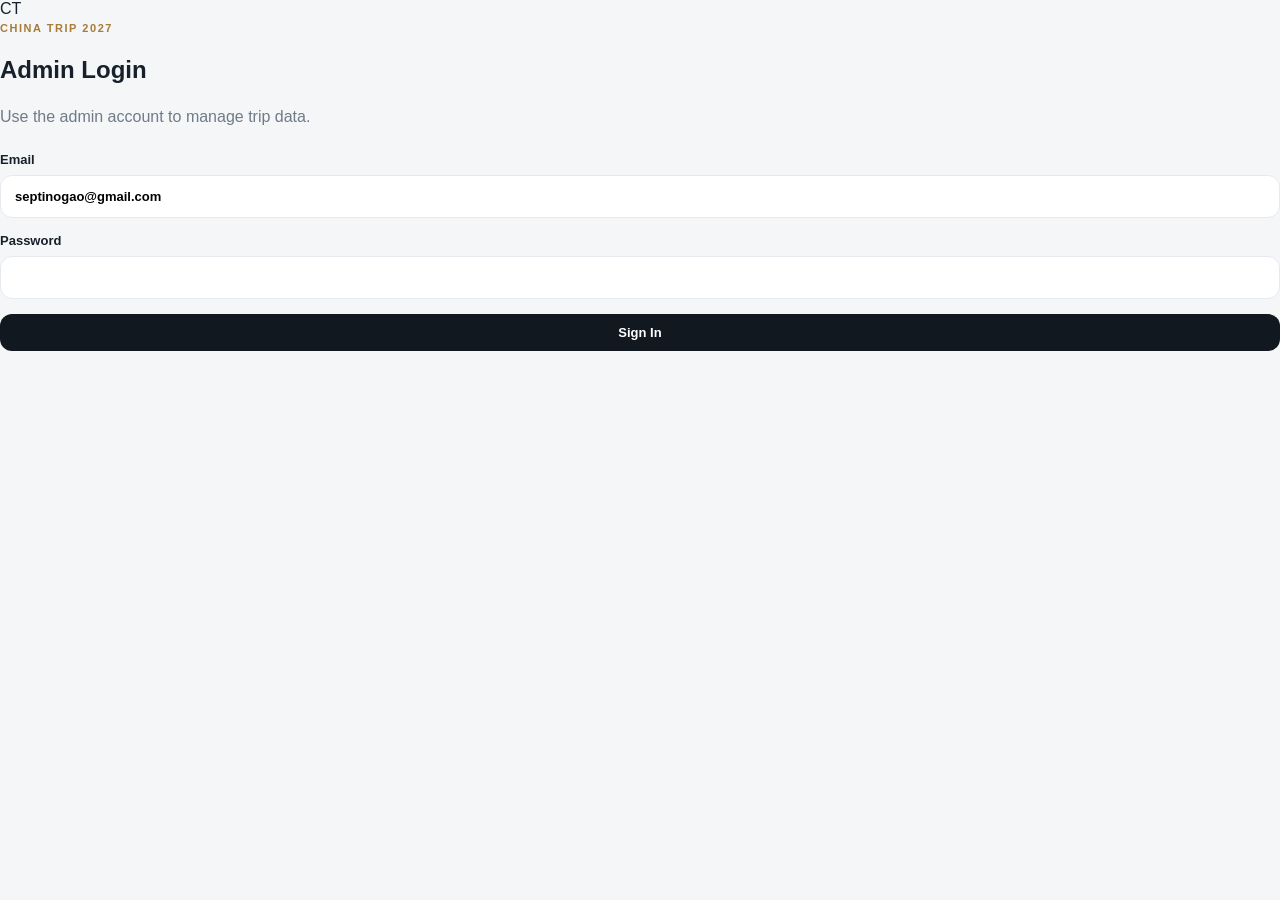
==== commit 5d3a6d86: "V76 – English + Hotel UI + Fast Navigation" ====
--- a/admin.html
+++ b/admin.html
@@ -4,7 +4,7 @@
 <meta charset="utf-8">
 <meta name="viewport" content="width=device-width,initial-scale=1">
 <meta name="theme-color" content="#111820">
-<link rel="stylesheet" href="assets/style.css?v=64">
+<link rel="stylesheet" href="assets/style.css?v=76">
 <title>Admin — China Trip 2027</title>
 </head>
 <body class="simple-admin-body admin-guest">
--- a/assets/style.css
+++ b/assets/style.css
@@ -4,7 +4,7 @@
   --gold:#d4a85b;--dark:#111820;--radius:22px;--shadow:0 14px 40px rgba(17,24,32,.09)
 }
 *{box-sizing:border-box}html{scroll-behavior:smooth}body{margin:0;font-family:Inter,ui-sans-serif,-apple-system,BlinkMacSystemFont,"Segoe UI",sans-serif;background:var(--bg);color:var(--ink)}
-a{text-decoration:none;color:inherit}.app{max-width:560px;margin:auto;min-height:100vh;background:#fff;box-shadow:0 0 60px rgba(0,0,0,.06)}
+a{text-decoration:none;color:inherit}.app{width:100%;max-width:430px;margin:0 auto;min-height:100svh;background:#fff;box-shadow:0 0 60px rgba(0,0,0,.06)}
 .hero{min-height:490px;padding:26px 22px;display:flex;flex-direction:column;justify-content:space-between;color:#fff;background:
 linear-gradient(180deg,rgba(12,17,23,.16),rgba(12,17,23,.92)),
 url("https://images.unsplash.com/photo-1548919973-5cef591cdbc9?auto=format&fit=crop&w=1400&q=85") center/cover}
@@ -460,6 +460,7 @@
  outline:3px solid rgba(255,210,123,.7);
  outline-offset:3px;
 }
+.profile-expand-hint{font-size:9px;font-weight:800;letter-spacing:.08em;text-transform:uppercase;color:rgba(255,255,255,.58);white-space:nowrap;align-self:center;transition:color .2s ease}
 .profile-chevron{
  margin-left:auto;
  font-size:22px;
@@ -467,7 +468,8 @@
  color:rgba(255,255,255,.8);
  transition:transform .22s ease;
 }
-.profile-trigger.is-open .profile-chevron{transform:rotate(180deg)}
+.profile-trigger.is-open .profile-expand-hint{font-size:9px;font-weight:800;letter-spacing:.08em;text-transform:uppercase;color:rgba(255,255,255,.58);white-space:nowrap;align-self:center;transition:color .2s ease}
+.profile-chevron{transform:rotate(180deg)}
 .travel-menu-section[hidden]{display:none!important}
 .travel-menu-section{
  animation:travelMenuReveal .28s ease both;
@@ -559,726 +561,380 @@
   }
 }
 
-/* V27 — Rebuilt hero */
-.hero-v27{
+/* V29 — Seamless cinematic three-city hero */
+.hero-v29{
   position:relative;
   min-height:760px;
   padding:0;
-  display:block;
+  overflow:hidden;
+  background:#10243d;
+  isolation:isolate;
+}
+.hero-v29 .city-collage{
+  position:absolute;
+  inset:0;
   overflow:hidden;
   background:
-    url("../assets/china-trip-hero-v29.jpg") center center / cover no-repeat;
-}
-.hero-v27 .hero-overlay{
+    radial-gradient(circle at 78% 40%,rgba(255,196,110,.28),transparent 28%),
+    linear-gradient(180deg,#173f68 0%,#41698a 38%,#e49b72 67%,#18324a 100%);
+}
+.hero-v29 .city-panel{
+  position:absolute;
+  top:-3%;
+  bottom:-3%;
+  width:57%;
+  min-width:0;
+  background-size:cover;
+  background-position:center;
+  overflow:hidden;
+  filter:saturate(.86) contrast(.94) brightness(.94);
+  mix-blend-mode:normal;
+}
+.hero-v29 .city-panel::after{
+  content:"";
   position:absolute;
   inset:0;
   background:
-    linear-gradient(180deg,rgba(5,11,17,.10) 0%,rgba(5,11,17,.12) 30%,rgba(5,11,17,.52) 65%,rgba(5,11,17,.94) 100%),
-    linear-gradient(90deg,rgba(5,11,17,.34),rgba(5,11,17,.05) 62%,rgba(5,11,17,.16));
-}
-.hero-v27 .hero-content{
+    linear-gradient(180deg,rgba(10,36,62,.20),rgba(31,49,66,.02) 45%,rgba(5,18,30,.52) 100%),
+    linear-gradient(90deg,rgba(30,67,96,.34),transparent 50%,rgba(222,150,103,.13));
+}
+.hero-v29 .city-shanghai{
+  left:-14%;
+  background-image:url("https://thumb.wikimedia.org/wikipedia/commons/thumb/c/ce/Shanghai_skyline_Pudong.jpg/1280px-Shanghai_skyline_Pudong.jpg");
+  background-position:center right;
+  -webkit-mask-image:linear-gradient(90deg,transparent 0%,#000 16%,#000 75%,transparent 100%);
+  mask-image:linear-gradient(90deg,transparent 0%,#000 16%,#000 75%,transparent 100%);
+}
+.hero-v29 .city-suzhou{
+  left:22%;
+  background-image:url("https://upload.wikimedia.org/wikipedia/commons/c/c7/SuzhouGarden.jpg");
+  background-position:center;
+  -webkit-mask-image:linear-gradient(90deg,transparent 0%,#000 17%,#000 83%,transparent 100%);
+  mask-image:linear-gradient(90deg,transparent 0%,#000 17%,#000 83%,transparent 100%);
+}
+.hero-v29 .city-hangzhou{
+  right:-14%;
+  background-image:url("https://thumb.wikimedia.org/wikipedia/commons/thumb/1/1c/Hangzhou_Skyline_on_West_Lake.jpg/1280px-Hangzhou_Skyline_on_West_Lake.jpg");
+  background-position:center left;
+  -webkit-mask-image:linear-gradient(90deg,transparent 0%,#000 16%,#000 82%,transparent 100%);
+  mask-image:linear-gradient(90deg,transparent 0%,#000 16%,#000 82%,transparent 100%);
+}
+.hero-v29 .city-panel span{display:none}
+.hero-v29 .hero-overlay{
+  position:absolute;
+  inset:0;
+  z-index:1;
+  pointer-events:none;
+  background:
+    linear-gradient(180deg,rgba(7,22,38,.12) 0%,rgba(7,22,38,.02) 30%,rgba(10,25,39,.08) 53%,rgba(5,16,27,.78) 100%),
+    linear-gradient(90deg,rgba(18,54,83,.20),transparent 45%,rgba(224,150,99,.10));
+}
+.hero-v29 .hero-content{
   position:relative;
-  z-index:2;
+  z-index:3;
   min-height:760px;
-  padding:42px 34px 34px;
+  padding:28px 22px 20px;
   display:flex;
   flex-direction:column;
+  align-items:center;
+  text-align:center;
   justify-content:flex-end;
 }
-.hero-v27 .hero-date{
+.hero-v29 .hero-topline{
+  position:absolute;
+  top:28px;
+  left:0;
+  right:0;
+  color:rgba(255,255,255,.9);
+  font-size:10px;
+  letter-spacing:.27em;
+  font-weight:800;
+}
+.hero-v29 .hero-topline::before,.hero-v29 .hero-topline::after{
+  content:"";display:inline-block;width:38px;height:1px;background:rgba(255,255,255,.62);vertical-align:middle;margin:0 13px;
+}
+.hero-v29 .hero-date{
   display:inline-flex;
   align-items:center;
-  align-self:flex-start;
-  margin:0 0 22px;
-  padding:13px 19px;
+  align-self:center;
+  margin:0 0 13px;
+  padding:11px 18px;
   border-radius:999px;
-  background:linear-gradient(135deg,#f3c863,#dca83e);
+  background:linear-gradient(135deg,#f4ca6b,#dfa944);
   color:#111820!important;
-  font-size:13px;
+  font-size:11px;
   font-weight:900;
-  letter-spacing:.07em;
+  letter-spacing:.08em;
   line-height:1;
-  box-shadow:0 12px 28px rgba(0,0,0,.24);
-}
-.hero-v27 h1{
+  box-shadow:0 10px 22px rgba(0,0,0,.25);
+}
+.hero-v29 h1{
   margin:0;
   color:#fff;
-  font-size:72px;
-  line-height:.92;
+  font-family:Georgia,'Times New Roman',serif;
+  font-size:64px;
+  line-height:.88;
   letter-spacing:-.055em;
-  text-shadow:0 5px 28px rgba(0,0,0,.4);
-}
-.hero-v27 .hero-subtitle{
-  margin:18px 0 28px;
+  text-shadow:0 5px 30px rgba(0,0,0,.42);
+}
+.hero-v29 h1::after{
+  content:"Trip";
+  display:block;
+  margin-top:-2px;
+  color:#f3c363;
+  font-family:'Brush Script MT','Segoe Script',cursive;
+  font-size:1.02em;
+  font-weight:700;
+  letter-spacing:-.06em;
+  transform:translateX(34px) rotate(-3deg);
+}
+.hero-v29 .hero-subtitle{
+  margin:14px 0 7px;
   color:#fff!important;
-  font-size:22px;
-  font-weight:650;
-  text-shadow:0 3px 18px rgba(0,0,0,.48);
-}
-.hero-v27 .profile-trigger{
+  font-size:14px;
+  font-weight:800;
+  letter-spacing:.17em;
+  text-shadow:0 3px 18px rgba(0,0,0,.52);
+}
+.hero-v29 .hero-tagline{
+  color:rgba(255,255,255,.88);
+  font-size:9px;
+  letter-spacing:.22em;
+  margin:0 0 18px;
+}
+.hero-v29 .city-labels{
+  width:100%;
+  display:grid;
+  grid-template-columns:repeat(3,1fr);
+  gap:8px;
+  margin-bottom:17px;
+}
+.hero-v29 .city-labels div{color:#fff;text-shadow:0 3px 14px rgba(0,0,0,.55)}
+.hero-v29 .city-labels strong{display:block;font-size:11px;letter-spacing:.14em}
+.hero-v29 .city-labels small{display:block;margin-top:6px;font-size:10px;color:#f5cb70;letter-spacing:.12em;font-weight:800}
+.hero-v29 .profile-trigger{
   width:100%;
   margin:0;
   display:grid;
-  grid-template-columns:68px minmax(0,1fr) auto auto;
-  gap:16px;
+  grid-template-columns:58px minmax(0,1fr) auto auto;
+  gap:12px;
   align-items:center;
-  padding:18px 20px;
-  border:1px solid rgba(255,255,255,.18);
-  border-radius:24px;
-  background:
-    linear-gradient(135deg,rgba(255,255,255,.08),rgba(255,255,255,.03)),
-    rgba(16,24,33,.88);
+  padding:12px 14px;
+  border:1px solid rgba(255,255,255,.2);
+  border-radius:22px;
+  background:rgba(12,22,32,.88);
   backdrop-filter:blur(16px);
   -webkit-backdrop-filter:blur(16px);
   box-shadow:0 18px 38px rgba(0,0,0,.34);
-}
-.hero-v27 .avatar{
-  width:68px;
-  height:68px;
+  text-align:left;
+}
+.hero-v29 .avatar{width:58px;height:58px;border-radius:17px;font-size:23px}
+.hero-v29 .profile-copy strong{color:#fff}
+.hero-v29 .profile-copy span{color:rgba(255,255,255,.72)}
+.hero-v29 .status{width:9px;height:9px}
+@media(max-width:560px){
+  .hero-v29{min-height:680px}
+  .hero-v29 .hero-content{min-height:680px;padding:24px 15px 15px}
+  .hero-v29 .hero-topline{top:23px;font-size:8px;letter-spacing:.22em}
+  .hero-v29 .hero-topline::before,.hero-v29 .hero-topline::after{width:22px;margin:0 8px}
+  .hero-v29 h1{font-size:51px}
+  .hero-v29 .hero-subtitle{font-size:11px;letter-spacing:.12em;margin-top:12px}
+  .hero-v29 .hero-tagline{font-size:7px;margin-bottom:14px}
+  .hero-v29 .hero-date{font-size:10px;padding:9px 13px;margin-bottom:10px}
+  .hero-v29 .city-labels{margin-bottom:13px}
+  .hero-v29 .city-labels strong{font-size:8px;letter-spacing:.1em}
+  .hero-v29 .city-labels small{font-size:7px;margin-top:4px}
+  .hero-v29 .profile-trigger{grid-template-columns:52px minmax(0,1fr) auto auto;gap:9px;padding:10px 11px;border-radius:18px}
+  .hero-v29 .avatar{width:52px;height:52px;border-radius:15px;font-size:21px}
+}
+@media(max-width:390px){
+  .hero-v29{min-height:640px}
+  .hero-v29 .hero-content{min-height:640px}
+  .hero-v29 h1{font-size:44px}
+  .hero-v29 .hero-subtitle{font-size:10px}
+  .hero-v29 .city-labels small{display:none}
+}
+
+
+
+/* V67 — supplied seamless cinematic artwork, with dynamic profile card */
+.hero-v30{position:relative;min-height:680px;padding:0;overflow:hidden;background:#173b61;isolation:isolate;border-radius:0 0 26px 26px}
+.hero-v30 .hero-art{position:absolute;inset:0;z-index:0;background-image:url("china-trip-hero-v67.webp");background-size:cover;background-position:center top;background-repeat:no-repeat}
+.hero-v30::after{content:"";position:absolute;inset:0;z-index:1;pointer-events:none;background:linear-gradient(180deg,rgba(4,19,33,.04) 0%,rgba(4,19,33,0) 62%,rgba(4,14,24,.38) 100%)}
+.hero-v30-content{position:relative;z-index:3;min-height:680px;padding:0 15px 15px;display:flex;align-items:flex-end;justify-content:center}
+.hero-v30 .profile-trigger{width:100%;margin:0;display:grid;grid-template-columns:52px minmax(0,1fr) auto auto;gap:10px;align-items:center;padding:10px 11px;border:1px solid rgba(255,255,255,.2);border-radius:19px;background:rgba(12,22,32,.90);backdrop-filter:blur(16px);-webkit-backdrop-filter:blur(16px);box-shadow:0 18px 38px rgba(0,0,0,.34);text-align:left}
+.hero-v30 .profile-copy{min-width:0;display:flex;flex-direction:column;align-items:flex-start;justify-content:center;gap:3px;line-height:1.15}
+.hero-v30 .profile-copy strong{display:block;color:#fff;font-size:14px;line-height:1.15;white-space:nowrap;overflow:hidden;text-overflow:ellipsis}
+.hero-v30 .profile-copy span{display:block;color:rgba(255,255,255,.68);font-size:11px;line-height:1.15;white-space:nowrap;overflow:hidden;text-overflow:ellipsis}
+.hero-v30 .avatar{width:52px;height:52px;border-radius:15px;font-size:21px}.hero-v30 .status{width:9px;height:9px}
+@media(max-width:390px){.hero-v30{min-height:640px}.hero-v30-content{min-height:640px;padding-bottom:12px}.hero-v30 .profile-trigger{grid-template-columns:48px minmax(0,1fr) auto auto;gap:8px;padding:9px 10px;border-radius:17px}.hero-v30 .avatar{width:48px;height:48px;border-radius:14px;font-size:20px}.hero-v30 .profile-copy strong{font-size:13px}.hero-v30 .profile-copy span{font-size:10px}.hero-v30 .profile-expand-hint{display:none}.hero-v30 .profile-chevron{width:27px;height:27px;font-size:19px}}
+
+
+/* V68 — true mobile-first public shell */
+body:has(.app){min-width:320px;}
+@media(min-width:431px){
+  body:has(.app){padding:0 12px;background:#eef2f5;}
+  body:has(.app) .app{min-height:100svh;box-shadow:0 0 45px rgba(17,24,32,.10);}
+}
+@media(max-width:430px){
+  body:has(.app){background:#fff;}
+  body:has(.app) .app{width:100%;max-width:430px;box-shadow:none;}
+}
+
+/* V69 — keep the hero artwork's full composition on mobile.
+   The V67 artwork is a 1024×1275 portrait; using cover on a 680px hero cropped
+   the left/right edges and made the typography look broken. */
+.hero-v30{
+  height:calc(100vw * 1.2451171875);
+  min-height:0;
+  max-height:535px;
+  overflow:hidden;
+}
+.hero-v30 .hero-art{
+  background-size:100% 100%;
+  background-position:center top;
+}
+.hero-v30-content{
+  min-height:100%;
+  height:100%;
+}
+@media(max-width:430px){
+  .hero-v30{height:calc(100vw * 1.2451171875);min-height:0;max-height:none;}
+  .hero-v30-content{min-height:100%;height:100%;}
+}
+@media(max-width:390px){
+  .hero-v30{height:calc(100vw * 1.2451171875);min-height:0;}
+  .hero-v30-content{min-height:100%;height:100%;padding-bottom:10px;}
+}
+
+
+/* V72 — move the expand action below Personal Information */
+.hero-v30 .profile-trigger{
+  cursor:default;
+  grid-template-columns:52px minmax(0,1fr) auto;
+}
+.hero-v30 .profile-trigger:hover{transform:none;border-color:rgba(255,255,255,.22);box-shadow:none}
+.hero-v30 .profile-trigger:active{transform:none}
+.hero-v30 .profile-trigger .profile-chevron{display:none!important}
+.travel-menu-button{
+  width:100%; margin-top:18px; border:1px solid rgba(17,24,32,.12);
+  border-radius:16px; padding:14px 16px; display:flex; align-items:center; justify-content:space-between;
+  background:#111820; color:#fff; font:800 13px/1.2 inherit; letter-spacing:.06em; text-transform:uppercase;
+  cursor:pointer; box-shadow:0 10px 24px rgba(17,24,32,.12); transition:transform .18s ease, box-shadow .18s ease, background .18s ease;
+}
+.travel-menu-button:hover{transform:translateY(-1px);box-shadow:0 14px 28px rgba(17,24,32,.18);background:#17212b}
+.travel-menu-button:active{transform:scale(.985)}
+.travel-menu-button:focus-visible{outline:2px solid rgba(196,146,53,.9);outline-offset:3px}
+.travel-menu-button span:last-child{font-size:18px;line-height:1;transition:transform .25s ease}
+.travel-menu-button.is-open span:last-child{transform:rotate(180deg)}
+@media(max-width:390px){
+ .hero-v30 .profile-trigger{grid-template-columns:48px minmax(0,1fr) auto;gap:8px;padding:9px 10px}
+ .travel-menu-button{margin-top:15px;padding:13px 14px;border-radius:14px;font-size:12px}
+}
+
+
+/* V73 — dedicated travel menu action; profile card is display-only */
+.hero-v30 #profileCard{cursor:default;}
+.travel-menu-button{
+  border:1px solid rgba(255,214,130,.55);
+  background:linear-gradient(135deg,#c98b3d 0%,#e5b85d 48%,#d98259 100%);
+  color:#17202b;
+  box-shadow:0 10px 26px rgba(193,128,52,.24), inset 0 1px 0 rgba(255,255,255,.28);
+}
+.travel-menu-button:hover{
+  background:linear-gradient(135deg,#d59a49 0%,#edc66e 48%,#e39168 100%);
+  box-shadow:0 14px 30px rgba(193,128,52,.30), inset 0 1px 0 rgba(255,255,255,.32);
+}
+.travel-menu-button:focus-visible{outline:2px solid rgba(231,184,95,.95);outline-offset:3px;}
+.travel-menu-button span:last-child{color:#17202b;}
+
+/* V74 — premium travel menu cards */
+.travel-menu-section{
+  background:linear-gradient(180deg,#f7f9fb 0%,#f3f6f8 100%);
+  padding-top:30px;
+  padding-bottom:34px;
+}
+.travel-menu-section .eyebrow{color:#b17b2d}
+.travel-menu-section h3{font-size:28px;letter-spacing:-.035em;margin-top:6px}
+.travel-menu-section .lead{font-size:14px;margin-bottom:2px}
+.travel-menu-section .menu{gap:12px;margin-top:20px}
+.travel-menu-section .menu a{
+  position:relative;
+  overflow:hidden;
+  min-height:74px;
+  grid-template-columns:52px minmax(0,1fr) 34px;
+  gap:13px;
+  padding:11px 13px 11px 11px;
+  border:1px solid rgba(34,45,55,.09);
   border-radius:20px;
-  font-size:27px;
-}
-.hero-v27 .profile-copy{
-  min-width:0;
-  display:grid;
-  gap:6px;
-}
-.hero-v27 .profile-copy strong{
-  color:#fff;
+  background:linear-gradient(135deg,#ffffff 0%,#fbfcfd 100%);
+  box-shadow:0 7px 18px rgba(24,34,43,.055),0 1px 2px rgba(24,34,43,.035);
+  text-decoration:none;
+  transition:transform .2s ease,box-shadow .2s ease,border-color .2s ease,background .2s ease;
+}
+.travel-menu-section .menu a::before{
+  content:"";
+  position:absolute;
+  left:0;top:0;bottom:0;width:4px;
+  background:linear-gradient(180deg,#e7b95e,#cf8748);
+  opacity:.85;
+}
+.travel-menu-section .menu a:hover{
+  transform:translateY(-2px);
+  border-color:rgba(204,148,61,.3);
+  box-shadow:0 12px 26px rgba(24,34,43,.10),0 2px 4px rgba(24,34,43,.04);
+  background:#fff;
+}
+.travel-menu-section .menu a:active{transform:scale(.985)}
+.travel-menu-section .menu a:focus-visible{outline:3px solid rgba(213,164,76,.35);outline-offset:2px}
+.travel-menu-section .icon{
+  width:52px;height:52px;
+  border-radius:16px;
+  display:grid;place-items:center;
   font-size:24px;
-  line-height:1.1;
-}
-.hero-v27 .profile-copy span{
-  overflow:hidden;
-  text-overflow:ellipsis;
-  white-space:nowrap;
-  color:rgba(255,255,255,.73);
-  font-size:14px;
-}
-.hero-v27 .status{
-  width:11px;
-  height:11px;
-}
-.hero-v27 .profile-chevron{
-  font-size:26px;
-}
-.hero-top,
-.hero-badge,
-.hero-counter,
-.trip-badge,
-.member-counter{
-  display:none!important;
-}
-footer,
-.site-footer,
-.app-footer{
-  display:none!important;
-}
-@media(max-width:560px){
-  .hero-v27{
-    min-height:670px;
-    background-position:center center;
-  }
-  .hero-v27 .hero-content{
-    min-height:670px;
-    padding:26px 20px 24px;
-  }
-  .hero-v27 .hero-date{
-    margin-bottom:18px;
-    padding:11px 15px;
-    font-size:11px;
-  }
-  .hero-v27 h1{
-    font-size:54px;
-  }
-  .hero-v27 .hero-subtitle{
-    margin:13px 0 20px;
-    font-size:17px;
-  }
-  .hero-v27 .profile-trigger{
-    grid-template-columns:56px minmax(0,1fr) auto auto;
-    gap:12px;
-    padding:15px 16px;
-    border-radius:20px;
-  }
-  .hero-v27 .avatar{
-    width:56px;
-    height:56px;
-    border-radius:17px;
-    font-size:22px;
-  }
-  .hero-v27 .profile-copy strong{
-    font-size:19px;
-  }
-  .hero-v27 .profile-copy span{
-    font-size:12px;
-  }
-}
-
-/* V30 — Move title block upward and brighten hero image */
-.hero-v27{
-  min-height:700px!important;
-  background-position:center center!important;
-  filter:none!important;
-}
-.hero-v27 .hero-overlay{
-  background:
-    linear-gradient(
-      180deg,
-      rgba(5,11,17,.06) 0%,
-      rgba(5,11,17,.08) 28%,
-      rgba(5,11,17,.18) 58%,
-      rgba(5,11,17,.62) 100%
-    )!important;
-}
-.hero-v27 .hero-content{
-  min-height:700px!important;
-  padding:34px 34px 30px!important;
-  justify-content:flex-start!important;
-}
-.hero-v27 .hero-date{
-  margin:0 0 18px!important;
-}
-.hero-v27 h1{
-  margin:0!important;
-}
-.hero-v27 .hero-subtitle{
-  margin:14px 0 0!important;
-}
-.hero-v27 .profile-trigger{
-  margin-top:auto!important;
-}
-@media(max-width:560px){
-  .hero-v27{
-    min-height:650px!important;
-    background-position:center center!important;
-  }
-  .hero-v27 .hero-content{
-    min-height:650px!important;
-    padding:24px 20px 22px!important;
-    justify-content:flex-start!important;
-  }
-  .hero-v27 .hero-date{
-    margin-bottom:15px!important;
-  }
-  .hero-v27 .hero-subtitle{
-    margin-top:10px!important;
-  }
-  .hero-v27 .profile-trigger{
-    margin-top:auto!important;
-  }
-}
-
-
-/* V33 — Group members moved into Hotel */
-.hotel-section-title{
-  margin:7px 0 16px;
-  font-size:25px;
-}
-.hotel-members-section{
-  margin-top:34px;
-  padding-top:28px;
-  border-top:1px solid var(--line);
-}
-.hotel-room-region + .hotel-room-region{
-  margin-top:30px;
-}
-.hotel-room-region .simple-region-title h2{
-  margin-top:7px;
-}
-
-
-/* V34 — Hotel and room members combined per city */
-.hotel-city-card{
-  background:#fff;
-  border:1px solid var(--line);
-  border-radius:22px;
-  padding:20px;
-  margin-bottom:20px;
-  box-shadow:0 8px 24px rgba(17,24,32,.04);
-}
-.hotel-city-head{
-  display:flex;
-  align-items:center;
-  justify-content:space-between;
-  gap:18px;
-}
-.hotel-city-copy{
-  min-width:0;
-  flex:1;
-}
-.hotel-city-copy h2{
-  margin:7px 0 8px;
-  font-size:21px;
-  line-height:1.2;
-}
-.hotel-address{
-  color:var(--muted);
-  font-size:13px;
-  line-height:1.5;
-}
-.hotel-map-btn{
-  flex:0 0 auto;
-  margin:0;
-  white-space:nowrap;
-}
-.hotel-room-divider{
-  height:1px;
-  background:var(--line);
-  margin:19px 0 15px;
-}
-.hotel-room-label{
-  display:block;
-  font-size:13px;
-  font-weight:900;
-  margin-bottom:12px;
-}
-.hotel-room-grid{
-  display:grid;
-  grid-template-columns:1fr;
-  gap:10px;
-}
-.hotel-room-card{
-  border:1px solid var(--line);
-  border-radius:16px;
-  padding:14px;
-  background:#fbfcfd;
-}
-.hotel-room-card strong{
-  display:block;
-  font-size:15px;
-}
-.room-count{
-  display:block;
-  margin-top:4px;
-  font-size:12px;
-  color:var(--muted);
-}
-.hotel-room-card ul{
-  margin:10px 0 0;
-  padding-left:18px;
-}
-.hotel-room-card li{
-  margin:5px 0;
-  font-size:13px;
-  line-height:1.35;
-}
-@media(max-width:460px){
-  .hotel-city-head{
-    align-items:flex-start;
-    gap:12px;
-  }
-  .hotel-city-copy h2{
-    font-size:18px;
-  }
-  .hotel-map-btn{
-    padding:10px 11px;
-    font-size:11px;
-  }
-}
-
-
-/* V35 — Group-specific hotel dates and Shangrao stay */
-.hotel-city-card{
-  overflow:hidden;
-}
-.hotel-city-head{
-  align-items:flex-start;
-}
-.hotel-map-btn{
-  align-self:flex-start;
-}
-.hotel-room-grid{
-  gap:9px;
-}
-.hotel-room-card{
-  padding:13px 14px;
-}
-@media(max-width:420px){
-  .hotel-city-head{
-    display:grid;
-    grid-template-columns:minmax(0,1fr) auto;
-  }
-  .hotel-map-btn{
-    margin-top:42px;
-  }
-}
-
-
-/* V36 — Full admin editor */
-.cms-field select{
-  width:100%;
-  min-height:46px;
-  padding:11px 12px;
-  border:1px solid var(--line);
-  border-radius:12px;
-  background:#fff;
-  color:var(--ink);
-  font:inherit;
-}
-.advanced-json-panel{
-  margin-top:20px;
-  border:1px solid var(--line);
-  border-radius:16px;
-  background:#f8fafb;
-  padding:16px;
-}
-.advanced-json-panel summary{
-  cursor:pointer;
-  font-weight:900;
-}
-.raw-json-editor{
-  display:block;
-  width:100%;
-  min-height:360px;
-  margin:14px 0;
-  padding:15px;
-  border:1px solid var(--line);
-  border-radius:14px;
-  background:#101820;
-  color:#e7edf3;
-  font:12px/1.55 ui-monospace,SFMono-Regular,Menlo,Monaco,Consolas,monospace;
-  resize:vertical;
-}
-.field-error{
-  border-color:#d54b4b!important;
-  background:#fff4f4!important;
-}
-@media(max-width:720px){
-  .cms-grid.three,.cms-grid.four{grid-template-columns:1fr}
-}
-
-
-/* V36 — Full Admin Editor */
-.admin-tabs{
-  max-height:360px;
-  overflow:auto;
-  align-content:start;
-}
-.admin-tabs button small{
-  pointer-events:none;
-}
-.admin-tabs button strong{
-  pointer-events:none;
-}
-.cms-field input[type="url"]{
-  overflow:hidden;
-  text-overflow:ellipsis;
-}
-@media(max-width:560px){
-  .admin-tabs{
-    display:flex;
-    overflow-x:auto;
-    max-height:none;
-    padding-bottom:8px;
-    scroll-snap-type:x proximity;
-  }
-  .admin-tabs button{
-    min-width:190px;
-    scroll-snap-align:start;
-  }
-}
-
-
-/* V37 — Simple Admin */
-.simple-admin-body{background:#eef2f5;min-height:100vh}
-.simple-admin-shell{min-height:100vh}
-.simple-login-card{width:min(92%,430px);margin:8vh auto;background:#fff;border-radius:24px;padding:32px;box-shadow:0 20px 60px rgba(17,24,32,.12)}
-.simple-login-logo,.simple-brand-icon{display:grid;place-items:center;background:#111820;color:#fff;font-weight:900}
-.simple-login-logo{width:58px;height:58px;border-radius:18px;margin-bottom:18px;font-size:20px}
-.simple-admin-app{min-height:100vh;display:grid;grid-template-columns:250px minmax(0,1fr)}
-.simple-admin-sidebar{position:sticky;top:0;height:100vh;background:#111820;color:#fff;padding:22px 14px;display:flex;flex-direction:column}
-.simple-admin-brand{display:flex;align-items:center;gap:12px;padding:0 8px 22px;border-bottom:1px solid rgba(255,255,255,.1)}
-.simple-brand-icon{width:42px;height:42px;border-radius:13px;background:#d4a85b;color:#111820}
-.simple-admin-brand strong,.simple-admin-brand small{display:block}.simple-admin-brand small{margin-top:3px;color:#9fa9b3}
-.simple-admin-menu{display:grid;gap:5px;margin-top:18px;overflow:auto}
-.simple-admin-menu button{display:flex;align-items:center;gap:12px;width:100%;border:0;border-radius:12px;padding:11px 12px;background:transparent;color:#cbd3da;text-align:left;font:inherit;font-weight:700;cursor:pointer}
-.simple-admin-menu button:hover,.simple-admin-menu button.active{background:rgba(255,255,255,.1);color:#fff}
-.simple-menu-icon{width:27px;text-align:center;font-size:18px}
-.simple-admin-sidebar-bottom{margin-top:auto;padding-top:14px;border-top:1px solid rgba(255,255,255,.1);display:grid;gap:5px}
-.simple-side-link{border:0;background:transparent;color:#cbd3da;padding:11px 12px;text-align:left;font:inherit;border-radius:10px;cursor:pointer}
-.simple-side-link:hover{background:rgba(255,255,255,.08);color:#fff}
-.simple-admin-main{min-width:0;padding:28px 34px 80px}
-.simple-admin-topbar{display:flex;align-items:flex-start;justify-content:space-between;gap:20px;max-width:1120px;margin:0 auto 20px}
-.simple-admin-topbar h1{font-size:30px;margin:5px 0 4px}
-.simple-save-status{padding:8px 12px;border-radius:999px;background:#e7f6ed;color:#16733a;font-size:12px;font-weight:800;white-space:nowrap}
-.simple-save-status.changed{background:#fff3d6;color:#8b6100}
-.simple-editor-card,.simple-backup-card{max-width:1120px;margin:auto;background:#fff;border:1px solid #e4e9ed;border-radius:20px;box-shadow:0 10px 32px rgba(17,24,32,.055)}
-.simple-editor-card{padding:22px}
-.simple-backup-card{margin-top:18px;padding:17px 20px}
-.simple-backup-card summary{font-weight:850;cursor:pointer}
-.simple-sticky-actions{position:sticky;bottom:15px;z-index:8;display:flex;gap:10px;justify-content:flex-end;margin-top:22px;padding:13px;border-radius:15px;background:rgba(255,255,255,.94);box-shadow:0 8px 26px rgba(17,24,32,.13);backdrop-filter:blur(12px)}
-.simple-welcome-card{display:flex;align-items:center;justify-content:space-between;gap:22px;padding:24px;border-radius:18px;background:linear-gradient(135deg,#f7f1e6,#fff)}
-.simple-welcome-card h2{margin:5px 0 8px;font-size:27px}.simple-welcome-card p{margin:0;color:#66727d}
-.simple-stat-grid{display:grid;grid-template-columns:repeat(4,1fr);gap:12px;margin:18px 0}
-.simple-stat-grid button{border:1px solid #e5e9ed;background:#fff;border-radius:16px;padding:18px;text-align:left;cursor:pointer}
-.simple-stat-grid strong{display:block;font-size:28px}.simple-stat-grid span{display:block;color:#6f7b87;margin-top:5px}
-.simple-quick-card,.simple-help-card{border:1px solid #e5e9ed;border-radius:18px;padding:20px;margin-top:16px}
-.simple-quick-card h3,.simple-help-card h3{margin:0 0 14px}
-.simple-quick-grid{display:grid;grid-template-columns:repeat(2,1fr);gap:10px}
-.simple-quick-grid button{display:grid;grid-template-columns:42px 1fr;text-align:left;column-gap:10px;border:1px solid #e5e9ed;border-radius:14px;background:#fff;padding:14px;cursor:pointer}
-.simple-quick-grid button>span{grid-row:1/3;font-size:24px}.simple-quick-grid strong,.simple-quick-grid small{display:block}.simple-quick-grid small{color:#75808a;margin-top:4px}
-.simple-help-card>div{display:flex;align-items:center;gap:12px;padding:10px 0;border-top:1px solid #edf0f2}.simple-help-card>div:first-of-type{border-top:0}
-.simple-help-card b{display:grid;place-items:center;width:28px;height:28px;border-radius:50%;background:#111820;color:#fff}
-.cms-record-card,.cms-day-card{box-shadow:none!important;border:1px solid #e5e9ed!important}
-.cms-field span{font-weight:750}
-@media(max-width:900px){
- .simple-admin-app{grid-template-columns:1fr}
- .simple-admin-sidebar{position:static;height:auto;padding:14px}
- .simple-admin-brand{padding-bottom:12px}
- .simple-admin-menu{display:flex;overflow-x:auto;margin-top:12px}
- .simple-admin-menu button{flex:0 0 auto;width:auto}
- .simple-admin-sidebar-bottom{display:none}
- .simple-admin-main{padding:20px 14px 70px}
-}
-@media(max-width:650px){
- .simple-admin-topbar{display:block}.simple-save-status{display:inline-block;margin-top:10px}
- .simple-stat-grid{grid-template-columns:repeat(2,1fr)}
- .simple-quick-grid{grid-template-columns:1fr}
- .simple-welcome-card{display:block}.simple-welcome-card .admin-primary{margin-top:16px}
- .simple-sticky-actions{justify-content:stretch}.simple-sticky-actions button{flex:1}
-}
-
-
-/* V38 participant dashboard */
-.travel-menu-section .menu{grid-template-columns:1fr;gap:14px}
-.travel-menu-section .menu a{min-height:86px;padding:17px 18px;border-radius:21px;box-shadow:0 8px 24px rgba(17,24,32,.055);transition:transform .18s ease,box-shadow .18s ease}
-.travel-menu-section .menu a:hover{transform:translateY(-2px);box-shadow:0 13px 30px rgba(17,24,32,.10)}
-.travel-menu-section .menu a:nth-child(1) .icon{background:#fff0e1}
-.travel-menu-section .menu a:nth-child(2) .icon{background:#e8f2ff}
-.travel-menu-section .menu a:nth-child(3) .icon{background:#e9f8ee}
-.travel-menu-section .menu a:nth-child(4) .icon{background:#eeeaff}
-.travel-menu-section .menu a:nth-child(5) .icon{background:#fff4d7}
-.travel-menu-section .icon{width:52px;height:52px;border-radius:17px;font-size:25px}
-.travel-menu-section .menu strong{font-size:17px}
-.travel-menu-section .menu small{font-size:13px}
-
-/* V38 timelines */
-.travel-timeline{position:relative;display:grid;gap:0;padding-left:18px}
-.travel-timeline:before{content:"";position:absolute;left:37px;top:25px;bottom:25px;width:2px;background:#dfe5e9}
-.travel-timeline-item{position:relative;display:grid;grid-template-columns:42px 1fr;gap:14px;padding-bottom:22px}
-.travel-timeline-marker{position:relative;z-index:2;width:42px;height:42px;border-radius:50%;display:grid;place-items:center;background:#111820;color:#fff;border:5px solid #f8fafb;font-size:17px;font-weight:900}
-.travel-timeline-card{min-width:0;border:1px solid #e4e9ed;border-radius:20px;background:#fff;padding:18px;box-shadow:0 9px 26px rgba(17,24,32,.055)}
-.timeline-card-top{display:flex;justify-content:space-between;align-items:flex-start;gap:14px}
-.timeline-card-top h2{font-size:20px;margin:5px 0 0}
-.timeline-date{flex:0 0 auto;padding:7px 10px;border-radius:999px;background:#f0f3f5;font-size:11px;font-weight:850;color:#59646e}
-.timeline-route{display:grid;grid-template-columns:1fr 80px 1fr;align-items:center;margin-top:22px}
-.timeline-route>div>strong,.timeline-route>div>span,.timeline-route>div>small,.timeline-route>div>em{display:block}
-.timeline-route>div>strong{font-size:28px}.timeline-route>div>span{font-size:18px;font-weight:850;margin-top:3px}.timeline-route>div>small{color:#6f7b87;margin-top:5px}.timeline-route>div>em{font-style:normal;color:#a67c38;font-size:11px;margin-top:5px}
-.timeline-route .right{text-align:right}.timeline-route-line{display:flex!important;align-items:center}.timeline-route-line span{height:1px;flex:1;background:#bdc6cd}.timeline-route-line b{padding:0 5px}
-.timeline-detail-grid{display:grid;grid-template-columns:repeat(2,1fr);gap:10px;margin-top:18px}.timeline-detail-grid>div{padding:11px;border-radius:13px;background:#f6f8f9}.timeline-detail-grid small,.timeline-detail-grid strong{display:block}.timeline-detail-grid small{color:#7a858e;font-size:10px;text-transform:uppercase}.timeline-detail-grid strong{margin-top:4px;font-size:13px}
-.timeline-baggage{display:flex;flex-wrap:wrap;gap:7px;margin-top:13px}.timeline-baggage span{padding:7px 9px;border-radius:10px;background:#faf3e8;font-size:11px}
-.timeline-address{color:#68747e;line-height:1.55}.timeline-map-button{display:inline-flex;margin-top:8px;padding:10px 13px;border-radius:12px;background:#111820;color:#fff;font-size:12px;font-weight:850}
-.timeline-room-details{margin-top:16px;border-top:1px solid #edf0f2;padding-top:13px}.timeline-room-details summary{cursor:pointer;font-weight:850}
-.timeline-room-details .hotel-room-grid{margin-top:12px}
-.hsr-time-row{display:flex;justify-content:space-between;gap:15px;align-items:center;margin-top:17px;padding:14px;border-radius:14px;background:#f6f8f9}.hsr-time-row strong{font-size:18px}.hsr-time-row span{color:#68747e;text-align:right}
-
-/* V38 admin search and publish */
-.publish-area{display:flex;align-items:center;justify-content:flex-end;gap:8px;flex-wrap:wrap}
-.publish-button{border:0;border-radius:12px;padding:10px 16px;background:#d4a85b;color:#111820;font:inherit;font-weight:900;cursor:pointer;box-shadow:0 8px 20px rgba(212,168,91,.25)}
-.publish-button:disabled{opacity:.55}
-.draft-count{padding:7px 10px;border-radius:999px;background:#fff0d3;color:#7d5700;font-size:11px;font-weight:850}
-.member-search-bar{position:sticky;top:10px;z-index:7;display:grid;grid-template-columns:auto 1fr auto;align-items:center;gap:10px;margin-bottom:16px;padding:12px 14px;border:1px solid #e2e7eb;border-radius:15px;background:rgba(255,255,255,.96);box-shadow:0 8px 24px rgba(17,24,32,.08);backdrop-filter:blur(12px)}
-.member-search-bar input{border:0;outline:0;background:transparent;font:inherit;min-width:0}
-.member-search-bar b{font-size:12px;color:#6f7b87;white-space:nowrap}
-@media(max-width:520px){
- .timeline-card-top{display:block}.timeline-date{display:inline-block;margin-top:9px}
- .timeline-route{grid-template-columns:1fr 55px 1fr}.timeline-route>div>strong{font-size:23px}
- .timeline-detail-grid{grid-template-columns:1fr}
- .hsr-time-row{display:block}.hsr-time-row span{display:block;text-align:left;margin-top:7px}
- .publish-area{justify-content:flex-start;margin-top:12px}
-}
-
-
-/* V38.1 — clean dashboard and compact personal profile */
-.compact-personal-section{background:#fff;border-top:1px solid var(--line)}
-.compact-section-head{display:flex;align-items:flex-start;justify-content:space-between;gap:14px}
-.compact-section-head h3{margin-bottom:0}
-.compact-close-btn{border:1px solid var(--line);background:#fff;border-radius:11px;padding:8px 11px;font:inherit;font-size:12px;font-weight:800;color:var(--muted);cursor:pointer}
-.compact-nfc-card{margin-top:16px}
-.profile-trigger.is-open .profile-chevron{transform:rotate(180deg)}
-.profile-chevron{transition:transform .2s ease}
-.travel-menu-section{padding-top:28px}
-.travel-menu-section>.lead{margin-bottom:4px}
-
-
-
-
-/* V39 refinements */
-.flight-list{display:grid;gap:20px}
-.boarding-pass{animation:fadeUp .28s ease both}
-.hotel-city-card{animation:fadeUp .28s ease both}
-.travel-timeline-item{animation:fadeUp .28s ease both}
-@keyframes fadeUp{
- from{opacity:0;transform:translateY(10px)}
- to{opacity:1;transform:translateY(0)}
-}
-
-
-/* V40 — Flight seat assignment */
-.flight-admin-group{overflow:visible}
-.flight-group-member-note{display:flex;align-items:center;gap:10px;flex-wrap:wrap;margin:12px 0 18px;padding:11px 13px;border-radius:13px;background:#f5f7f8;color:#68747e;font-size:12px}
-.flight-group-member-note strong{color:#17212b}
-.flight-section-title{display:flex;align-items:flex-start;justify-content:space-between;gap:14px;margin-bottom:14px}
-.flight-section-title h3{margin:4px 0 0}
-.flight-admin-badge{padding:7px 10px;border-radius:999px;background:#111820;color:#fff;font-size:11px;font-weight:850}
-.seat-assignment-panel{margin-top:18px;border:1px solid #e2e7eb;border-radius:16px;background:#fafbfc;overflow:hidden}
-.seat-assignment-panel summary{display:flex;align-items:center;justify-content:space-between;gap:12px;padding:15px 16px;cursor:pointer;font-weight:850;background:#f3f6f8}
-.seat-assignment-panel summary small{font-weight:600;color:#75808a}
-.seat-assignment-list{display:grid;padding:8px 16px 14px}
-.seat-assignment-row{display:grid;grid-template-columns:minmax(0,1fr) 120px;align-items:center;gap:14px;padding:11px 0;border-top:1px solid #e7ebee}
-.seat-assignment-row:first-child{border-top:0}
-.seat-assignment-row span,.seat-assignment-row strong,.seat-assignment-row small{display:block}
-.seat-assignment-row small{margin-top:3px;color:#7a858e;font-size:11px}
-.seat-assignment-row input{width:100%;padding:10px 11px;border:1px solid #dce2e6;border-radius:11px;background:#fff;font:inherit;font-weight:800;text-align:center;text-transform:uppercase}
-.empty-seat-note{margin:8px 0 0;color:#7a858e}
-@media(max-width:600px){
- .flight-section-title{display:block}.flight-admin-badge{display:inline-block;margin-top:9px}
- .seat-assignment-panel summary{display:block}.seat-assignment-panel summary small{display:block;margin-top:4px}
- .seat-assignment-row{grid-template-columns:minmax(0,1fr) 88px}
-}
-
-
-/* V41 — Safari admin visibility and clean login layout */
-.simple-admin-body [hidden]{display:none!important}
-.simple-admin-body.admin-guest #adminPanel{display:none!important}
-.simple-admin-body.admin-authenticated #loginPanel{display:none!important;visibility:hidden!important;pointer-events:none!important}
-.simple-admin-body.admin-authenticated #adminPanel{display:grid!important}
-.simple-login-card{box-sizing:border-box}
-.simple-login-card .eyebrow{display:block;margin-bottom:8px}
-.simple-login-card h1{margin:0 0 10px;font-size:34px;line-height:1.08}
-.simple-login-card .lead{margin:0;color:#6b7680;line-height:1.55}
-.simple-login-card .admin-form{display:grid!important;grid-template-columns:1fr!important;gap:15px!important;margin-top:24px!important}
-.simple-login-card .admin-form label{display:grid!important;grid-template-columns:1fr!important;gap:8px!important;width:100%!important}
-.simple-login-card .admin-form input{display:block!important;width:100%!important;min-width:0!important;box-sizing:border-box!important}
-.simple-login-card .admin-primary{width:100%}
-@media(max-width:520px){
- .simple-login-card{width:calc(100% - 28px);padding:24px;margin:5vh auto}
- .simple-login-card h1{font-size:30px}
-}
-
-/* V41 — Dropdown pembagian kamar */
-.hotel-room-dropdown{margin-top:18px;border:1px solid #e2e7eb;border-radius:17px;background:#fafbfc;overflow:hidden}
-.hotel-room-dropdown>summary{list-style:none;display:flex;align-items:center;justify-content:space-between;gap:14px;padding:15px 17px;cursor:pointer;font-weight:850;color:#17212b}
-.hotel-room-dropdown>summary::-webkit-details-marker{display:none}
-.hotel-room-dropdown>summary:after{content:"⌄";font-size:20px;line-height:1;transition:transform .18s ease}
-.hotel-room-dropdown[open]>summary:after{transform:rotate(180deg)}
-.hotel-room-summary-title{display:flex;align-items:center;gap:9px}
-.hotel-room-summary-meta{margin-left:auto;padding:6px 9px;border-radius:999px;background:#eef2f5;color:#68747e;font-size:11px;white-space:nowrap}
-.hotel-room-dropdown-content{border-top:1px solid #e8ecef;padding:15px}
-.hotel-room-dropdown .hotel-room-grid{margin-top:0}
-
-/* Luggage NFC + QR admin */
-.luggage-admin-intro{margin-bottom:16px}.luggage-admin-card h3{margin-bottom:2px}.luggage-admin-card small{color:#718096}.cms-check-grid{display:grid;grid-template-columns:repeat(3,minmax(0,1fr));gap:10px;margin:14px 0}.luggage-admin-links{display:flex;flex-wrap:wrap;gap:10px;margin-top:12px}.luggage-admin-links a{text-decoration:none}@media(max-width:700px){.cms-check-grid{grid-template-columns:1fr}}
-.offline-notice{margin:0 0 14px;padding:12px 14px;border-radius:14px;background:#fff7e8;color:#7a4b00;border:1px solid #f1dfb6;font-size:13px;font-weight:700}
-
-/* V63 — polished English UI */
-:root{
-  --bg:#eef3f8;--card:#ffffff;--ink:#10233f;--muted:#72829a;--line:#e4ebf3;
-  --accent:#1769e0;--accent-soft:#edf5ff;--success:#16a765;--radius:24px;
-  --shadow:0 18px 50px rgba(16,35,63,.10);
-}
-body{background:linear-gradient(145deg,#eef5fb 0%,#f8fafc 55%,#eef3f8 100%);color:var(--ink)}
-.app{max-width:620px;background:transparent;box-shadow:none}
-.hero{min-height:430px;border-radius:0 0 34px 34px;padding:26px 22px 22px;background:linear-gradient(180deg,rgba(12,24,40,.08),rgba(12,24,40,.86)),url("https://images.unsplash.com/photo-1548919973-5cef591cdbc9?auto=format&fit=crop&w=1400&q=85") center/cover;box-shadow:0 20px 45px rgba(12,30,52,.16)}
-.hero h1{font-size:58px;letter-spacing:-.055em}.hero-subtitle{font-size:16px;opacity:.9}
-.profile{border-radius:22px;padding:13px 15px;background:rgba(255,255,255,.16);border:1px solid rgba(255,255,255,.24);box-shadow:0 10px 30px rgba(0,0,0,.12)}
-.profile-copy strong{font-size:17px}.profile-copy span{font-size:12px}
-.section{padding:30px 22px}.personal-section{background:#fff;border-radius:32px 32px 0 0;margin-top:-24px;position:relative;z-index:2;box-shadow:0 -10px 30px rgba(16,35,63,.05)}
-.section h3{font-size:28px;letter-spacing:-.03em}.lead{font-size:14px}
-.nfc-card{margin-top:18px;border:1px solid var(--line);border-radius:22px;overflow:hidden;background:#f9fbfd;box-shadow:0 10px 28px rgba(16,35,63,.06)}
-.nfc-row{display:flex;justify-content:space-between;gap:18px;padding:17px 18px;border-bottom:1px solid var(--line);align-items:center}.nfc-row:last-child{border-bottom:0}.nfc-label{font-size:10px;letter-spacing:.13em;font-weight:900;color:#8493a8;text-transform:uppercase}.nfc-row strong,.nfc-row a{font-size:14px;font-weight:800;color:var(--ink);text-align:right}
-.travel-menu-section{border-radius:28px;margin:14px 14px 0;padding:24px 18px;background:rgba(255,255,255,.74);border:1px solid rgba(255,255,255,.9);box-shadow:var(--shadow)}
-.menu{gap:12px}.menu a{padding:13px 14px;border-radius:19px;background:#fff;box-shadow:0 7px 20px rgba(16,35,63,.05);transition:.18s transform,.18s box-shadow}.menu a:hover{transform:translateY(-1px);box-shadow:0 12px 26px rgba(16,35,63,.08)}.icon{background:var(--accent-soft);color:var(--accent)}
-.page-head{background:linear-gradient(145deg,#10233f,#1c416d);padding:25px 22px 28px;border-radius:0 0 28px 28px}.page-head h1{font-size:34px}.page-head .back{color:#fff}
-footer{padding:22px;color:#8a98aa}
-
-/* luggage / contact */
-.luggage-page{min-height:100svh;display:grid;place-items:center;padding:16px}.contact-card{width:min(100%,520px);border:1px solid rgba(255,255,255,.95);border-radius:30px;background:rgba(255,255,255,.96);box-shadow:0 24px 70px rgba(16,35,63,.13);padding:22px}.contact-top{display:flex;gap:15px;align-items:flex-start}.contact-icon{width:54px;height:54px;border-radius:18px;background:linear-gradient(145deg,#eaf4ff,#dcecff);display:grid;place-items:center;font-size:25px;flex:0 0 auto}.contact-eyebrow{font-size:10px;letter-spacing:.18em;font-weight:900;color:#8293aa}.luggage-title{font-size:32px;line-height:1.02;letter-spacing:-.04em;margin:6px 0 8px}.luggage-sub{margin:0;color:#73839a;line-height:1.45;font-size:14px}.luggage-grid{display:grid;gap:10px;margin:20px 0 12px}.luggage-row{display:flex;gap:13px;align-items:center;padding:13px;border:1px solid #e2eaf2;border-radius:18px;background:linear-gradient(180deg,#f8fbfe,#f1f6fa)}.luggage-row-icon{width:42px;height:42px;border-radius:14px;background:#e4f0fc;display:grid;place-items:center;font-size:19px;flex:0 0 auto}.luggage-label{display:block;font-size:9px;letter-spacing:.16em;font-weight:900;color:#8293aa;text-transform:uppercase}.luggage-value{font-size:15px;font-weight:800;color:#10233f;margin-top:3px;word-break:break-word}.luggage-btn{display:flex;align-items:center;gap:12px;padding:15px 17px;border-radius:18px;color:#fff;font-weight:900;text-decoration:none;margin-top:10px;box-shadow:0 12px 25px rgba(16,167,101,.18)}.luggage-btn.primary{background:linear-gradient(135deg,#18b46c,#0c9b5b)}.luggage-btn.email-btn{background:linear-gradient(135deg,#267cf0,#1769d7);box-shadow:0 12px 25px rgba(23,105,224,.18)}.luggage-btn b{margin-left:auto;font-size:22px}.contact-note{font-size:11px;color:#8b9aae;text-align:center;margin-top:13px}
-@media(max-width:520px){.app{width:100%}.hero{min-height:390px}.hero h1{font-size:49px}.section{padding:25px 17px}.personal-section{border-radius:28px 28px 0 0}.luggage-page{padding:10px}.contact-card{padding:18px;border-radius:26px}.contact-top{gap:11px}.contact-icon{width:48px;height:48px}.luggage-title{font-size:27px}.luggage-sub{font-size:13px}.luggage-row{padding:11px}.luggage-row-icon{width:38px;height:38px}.luggage-value{font-size:14px}.luggage-btn{padding:13px 14px}}
-
-/* V63 premium admin */
-.simple-admin-body{background:linear-gradient(135deg,#eef5fb,#f8fafc);color:var(--ink)}
-.simple-admin-shell{max-width:1400px;margin:0 auto;min-height:100svh;padding:22px;display:block}
-.simple-admin-app{grid-template-columns:240px minmax(0,1fr);gap:20px}
-.simple-admin-sidebar{border-radius:24px;background:rgba(16,35,63,.97);padding:18px;box-shadow:0 20px 50px rgba(16,35,63,.16);position:sticky;top:22px;height:calc(100svh - 44px)}
-.simple-admin-brand{padding:8px 6px 18px;border-bottom:1px solid rgba(255,255,255,.1);color:#fff}.simple-brand-icon{background:linear-gradient(135deg,#6da9ff,#2b73dc);border-radius:14px;width:42px;height:42px;display:grid;place-items:center;font-weight:900;float:left;margin-right:10px}.simple-admin-brand small{display:block;color:#9eb2ca;margin-top:3px}.simple-admin-menu{display:grid;gap:6px;margin-top:16px}.simple-admin-menu button{border:0;background:transparent;color:#dbe7f4;border-radius:14px;padding:11px 12px;display:flex;gap:10px;align-items:center;text-align:left;font:inherit;font-weight:700}.simple-admin-menu button.active{background:rgba(255,255,255,.12);color:#fff}.simple-menu-icon{width:28px}.simple-side-link{display:block;width:100%;border:0;background:rgba(255,255,255,.06);color:#dbe7f4;border-radius:12px;padding:11px;margin-top:7px;text-align:left;font:inherit}.simple-admin-sidebar-bottom{position:absolute;bottom:18px;left:18px;right:18px}.simple-admin-main{min-width:0}.simple-admin-topbar{display:flex;justify-content:space-between;gap:20px;align-items:flex-start;padding:20px 4px}.simple-admin-topbar h1{font-size:34px;letter-spacing:-.04em;margin:5px 0}.simple-editor-card,.simple-backup-card{background:rgba(255,255,255,.9);border:1px solid rgba(255,255,255,.95);border-radius:26px;box-shadow:0 18px 50px rgba(16,35,63,.08);padding:20px}.cms-record-card,.cms-day-card{border:1px solid var(--line);border-radius:20px;background:#fff;box-shadow:0 8px 25px rgba(16,35,63,.045)}.cms-card-head{padding:15px 17px;background:linear-gradient(180deg,#fff,#f8fbfd);border-bottom:1px solid var(--line);border-radius:20px 20px 0 0}.admin-primary{border:0;border-radius:13px;padding:11px 15px;background:linear-gradient(135deg,#1769e0,#4b8ff0);color:#fff;font-weight:800;box-shadow:0 8px 18px rgba(23,105,224,.18)}.admin-secondary{border:1px solid #dbe4ee;border-radius:13px;padding:10px 14px;background:#fff;color:var(--ink);font-weight:750}.publish-button{border:0;border-radius:14px;padding:12px 17px;background:#10233f;color:#fff;font-weight:900}.draft-count{color:#c58a20;font-weight:800}.simple-save-status{color:#7d8ba0;font-size:12px}.admin-form input,.cms-form-editor input,.cms-form-editor textarea,.cms-form-editor select{border:1px solid #dce5ef;border-radius:12px;padding:11px 12px;background:#fbfdff}.simple-login-card{max-width:460px;margin:8vh auto;background:#fff;border:1px solid var(--line);border-radius:28px;box-shadow:var(--shadow);padding:30px}.simple-login-logo{width:56px;height:56px;border-radius:18px;background:linear-gradient(135deg,#1769e0,#75aefb);display:grid;place-items:center;color:#fff;font-weight:900;font-size:20px;margin-bottom:18px}
-@media(max-width:900px){.simple-admin-shell{padding:12px}.simple-admin-app{grid-template-columns:1fr}.simple-admin-sidebar{position:relative;top:auto;height:auto}.simple-admin-sidebar-bottom{position:static;margin-top:14px}.simple-admin-menu{grid-template-columns:repeat(2,1fr)}.simple-admin-topbar{flex-direction:column}.publish-area{width:100%;display:flex;gap:8px;align-items:center}.publish-area .publish-button{margin-left:auto}}
-
-
-/* V64 — mobile-first public website + polished admin */
-html,body{width:100%;overflow-x:hidden}
-body{background:#eef3f8}
-.app{width:100%;max-width:430px;min-height:100svh;margin:0 auto;background:#fff;box-shadow:0 0 45px rgba(17,24,32,.08)}
-.hero{min-height:360px;padding:20px 18px 18px}
-.hero h1{font-size:48px}
-.section{padding:22px 16px}
-.section h3{font-size:23px}
-.travel-menu-section .menu{gap:9px}
-.travel-menu-section .menu a{min-height:68px;padding:12px 13px;border-radius:17px;grid-template-columns:42px 1fr 18px;gap:10px}
-.travel-menu-section .icon{width:40px;height:40px;border-radius:13px;font-size:20px}
-.travel-menu-section .menu strong{font-size:15px}
-.travel-menu-section .menu small{font-size:11px}
-
-/* Keep public pages consistently phone-width even when previewed on desktop */
-@media (min-width:431px){
-  body:has(.app){padding:0 0 30px}
-  .app{border-radius:0 0 22px 22px;overflow:hidden}
-}
-@media (max-width:430px){
-  .hero{min-height:350px;padding:18px 16px 16px}
-  .hero h1{font-size:43px}
-  .section{padding:20px 15px}
-  .page-head{padding:20px 16px 18px}
-  .page-head h1{font-size:30px}
-  .card{padding:14px;border-radius:16px}
-  .menu{gap:9px}
-  .menu a,.menu button{grid-template-columns:40px 1fr 18px;padding:12px;border-radius:15px}
-  .icon{width:40px;height:40px;border-radius:12px;font-size:19px}
-}
-
-/* Admin: clean responsive layout, no sidebar overlap */
-.simple-admin-body{background:linear-gradient(180deg,#eef3f7 0%,#f7f9fb 100%)}
-.simple-admin-app{min-height:100svh;display:grid;grid-template-columns:240px minmax(0,1fr)}
-.simple-admin-sidebar{position:sticky;top:0;height:100svh;overflow:hidden;padding:18px 12px}
-.simple-admin-menu{min-height:0;overflow-y:auto;overflow-x:hidden;padding-right:2px}
-.simple-admin-sidebar-bottom{flex:0 0 auto}
-.simple-admin-main{padding:24px 28px 90px}
-.simple-admin-topbar{max-width:1080px}
-.simple-editor-card,.simple-backup-card{max-width:1080px;border-radius:22px}
-.simple-welcome-card{border:1px solid #eee3ce;box-shadow:0 12px 30px rgba(17,24,32,.04)}
-.simple-stat-grid button,.simple-quick-grid button{transition:transform .16s ease,box-shadow .16s ease}
-.simple-stat-grid button:hover,.simple-quick-grid button:hover{transform:translateY(-2px);box-shadow:0 10px 24px rgba(17,24,32,.07)}
-
-@media(max-width:900px){
- .simple-admin-app{display:block}
- .simple-admin-sidebar{position:sticky;top:0;z-index:30;height:auto;max-height:none;padding:10px 12px;background:rgba(17,24,32,.98);backdrop-filter:blur(14px);box-shadow:0 8px 22px rgba(0,0,0,.12)}
- .simple-admin-brand{padding:0 4px 9px;border-bottom:0}
- .simple-brand-icon{width:38px;height:38px;border-radius:11px}
- .simple-admin-menu{display:flex;gap:6px;overflow-x:auto;overflow-y:hidden;margin-top:8px;padding-bottom:2px;scrollbar-width:none}
- .simple-admin-menu::-webkit-scrollbar{display:none}
- .simple-admin-menu button{flex:0 0 auto;width:auto;min-width:max-content;padding:9px 11px;border-radius:11px}
- .simple-menu-icon{width:auto}
- .simple-admin-sidebar-bottom{display:flex;gap:6px;border-top:0;padding-top:8px}
- .simple-side-link{padding:8px 10px;font-size:12px}
- .simple-admin-main{padding:16px 12px 70px}
-}
-@media(max-width:560px){
- .simple-admin-main{padding:12px 10px 65px}
- .simple-admin-topbar{margin-bottom:12px}
- .simple-admin-topbar h1{font-size:25px;line-height:1.1}
- .simple-admin-topbar .lead{font-size:12px;line-height:1.45}
- .publish-area{width:100%}
- .publish-button{flex:1;min-height:42px}
- .simple-editor-card{padding:12px;border-radius:18px}
- .simple-backup-card{border-radius:18px;padding:13px 15px}
- .simple-stat-grid{gap:8px;margin:12px 0}
- .simple-stat-grid button{padding:13px;border-radius:14px}
- .simple-stat-grid strong{font-size:24px}
- .simple-stat-grid span{font-size:11px}
- .simple-quick-card,.simple-help-card{padding:14px;margin-top:11px;border-radius:16px}
- .simple-quick-grid{gap:8px}
- .simple-quick-grid button{padding:11px;border-radius:13px}
- .simple-sticky-actions{bottom:8px;margin-top:14px;padding:8px;border-radius:13px}
- .simple-sticky-actions button{min-height:42px}
-}
+  background:linear-gradient(145deg,#fff4d9,#f1d18a);
+  border:1px solid rgba(194,139,51,.16);
+  box-shadow:inset 0 1px 0 rgba(255,255,255,.8);
+}
+.travel-menu-section .menu strong{
+  font-size:16px;font-weight:900;letter-spacing:-.02em;color:#18222d;
+}
+.travel-menu-section .menu small{
+  margin-top:4px;font-size:12px;line-height:1.35;color:#7c8792;
+}
+.travel-menu-section .arrow{
+  width:34px;height:34px;border-radius:50%;
+  display:grid;place-items:center;
+  color:#fff;font-size:22px;font-weight:500;
+  background:linear-gradient(145deg,#d9a64e,#c9804a);
+  box-shadow:0 5px 12px rgba(193,128,52,.18);
+  transition:transform .2s ease,box-shadow .2s ease;
+}
+.travel-menu-section .menu a:hover .arrow{transform:translateX(2px);box-shadow:0 7px 16px rgba(193,128,52,.25)}
+@media(max-width:390px){
+ .travel-menu-section{padding-top:25px;padding-bottom:28px}
+ .travel-menu-section h3{font-size:25px}
+ .travel-menu-section .menu a{min-height:68px;grid-template-columns:46px minmax(0,1fr) 32px;padding:10px 11px 10px 9px;border-radius:18px}
+ .travel-menu-section .icon{width:46px;height:46px;border-radius:14px;font-size:21px}
+ .travel-menu-section .menu strong{font-size:15px}
+ .travel-menu-section .menu small{font-size:11px}
+ .travel-menu-section .arrow{width:32px;height:32px;font-size:20px}
+}
+
+/* V76 — faster, cleaner mobile UI */
+.hotel-list{display:grid;gap:16px}
+.hotel-city-card{padding:18px;border:1px solid var(--line);border-radius:22px;background:linear-gradient(180deg,#fff,#fbfcfd);box-shadow:0 10px 28px rgba(16,31,46,.06)}
+.hotel-city-head{display:grid;gap:13px}
+.hotel-city-copy h2{margin:6px 0 9px;font-size:22px;line-height:1.22;letter-spacing:-.025em}
+.hotel-address{font-size:13px;line-height:1.55;color:var(--muted)}
+.hotel-map-btn{justify-self:start;margin-top:0;background:linear-gradient(135deg,#b98535,#e1b963);color:#17212b;border:0;box-shadow:0 8px 18px rgba(191,142,61,.18)}
+.hotel-room-dropdown{margin-top:14px;border:1px solid #e2e7eb;border-radius:16px;background:#fff;overflow:hidden}
+.hotel-room-dropdown summary{list-style:none;display:flex;align-items:center;justify-content:space-between;gap:10px;padding:13px 14px;cursor:pointer;font-weight:800}
+.hotel-room-dropdown summary::-webkit-details-marker{display:none}
+.hotel-room-dropdown summary::after{content:'⌄';width:28px;height:28px;border-radius:9px;background:#f1f3f5;display:grid;place-items:center;color:#6b7681;transition:transform .2s ease}
+.hotel-room-dropdown[open] summary::after{transform:rotate(180deg)}
+.hotel-room-summary-title{display:flex;align-items:center;gap:8px;font-size:13px}.hotel-room-summary-meta{font-size:11px;color:var(--muted);font-weight:700;margin-left:auto}
+.hotel-room-dropdown-content{padding:0 12px 12px}.hotel-room-grid{display:grid;gap:9px}
+.hotel-room-card{padding:13px;border:1px solid #e8ecef;border-radius:14px;background:#f9fafb}.hotel-room-card strong{font-size:13px}.hotel-room-card .room-count{display:block;margin:3px 0 8px;color:var(--muted);font-size:11px}.hotel-room-card ul{margin:0;padding-left:17px;color:#3d4853;font-size:12px;line-height:1.55}
+.travel-menu-button{background:linear-gradient(135deg,#c18b3d,#e4b763)!important;color:#17212b!important}
+@media(max-width:420px){.hotel-city-card{padding:15px;border-radius:19px}.hotel-city-copy h2{font-size:20px}}
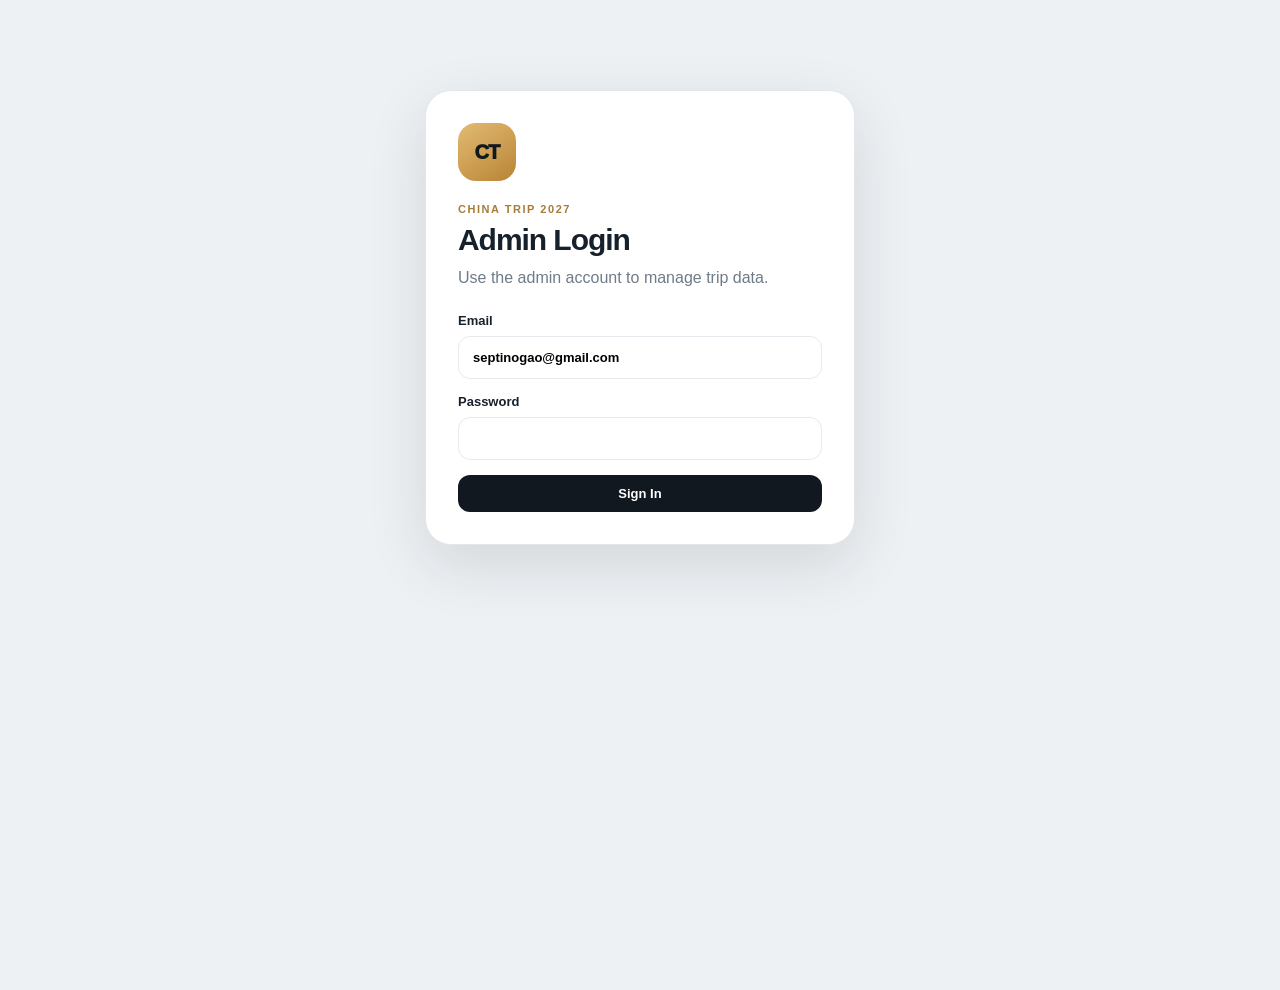
==== commit 7cc6ebb9: "china-trip-2027-v77-admin-fixed" ====
--- a/admin.html
+++ b/admin.html
@@ -4,7 +4,7 @@
 <meta charset="utf-8">
 <meta name="viewport" content="width=device-width,initial-scale=1">
 <meta name="theme-color" content="#111820">
-<link rel="stylesheet" href="assets/style.css?v=76">
+<link rel="stylesheet" href="assets/style.css?v=77">
 <title>Admin — China Trip 2027</title>
 </head>
 <body class="simple-admin-body admin-guest">
--- a/assets/style.css
+++ b/assets/style.css
@@ -938,3 +938,47 @@
 .hotel-room-card{padding:13px;border:1px solid #e8ecef;border-radius:14px;background:#f9fafb}.hotel-room-card strong{font-size:13px}.hotel-room-card .room-count{display:block;margin:3px 0 8px;color:var(--muted);font-size:11px}.hotel-room-card ul{margin:0;padding-left:17px;color:#3d4853;font-size:12px;line-height:1.55}
 .travel-menu-button{background:linear-gradient(135deg,#c18b3d,#e4b763)!important;color:#17212b!important}
 @media(max-width:420px){.hotel-city-card{padding:15px;border-radius:19px}.hotel-city-copy h2{font-size:20px}}
+
+/* V77 — rebuilt responsive admin CMS shell */
+.simple-admin-body{background:#eef1f4;color:#17212b;min-height:100vh}
+.simple-admin-body .simple-admin-shell{width:100%;min-height:100vh;margin:0}
+.simple-login-card{width:min(430px,calc(100% - 32px));margin:10vh auto 0;background:#fff;border:1px solid #e3e7eb;border-radius:26px;padding:32px;box-shadow:0 20px 60px rgba(17,24,32,.12)}
+.simple-login-logo,.simple-brand-icon{display:grid;place-items:center;background:linear-gradient(145deg,#e2bb73,#b98435);color:#111820;font-weight:950;letter-spacing:-.04em}
+.simple-login-logo{width:58px;height:58px;border-radius:18px;font-size:20px;margin-bottom:18px}
+.simple-login-card h1{margin:6px 0 8px;font-size:30px;letter-spacing:-.035em}
+.simple-admin-app{display:grid;grid-template-columns:245px minmax(0,1fr);min-height:100vh;background:#f4f6f8}
+.simple-admin-sidebar{position:sticky;top:0;height:100vh;display:flex;flex-direction:column;padding:20px 14px;background:#111820;color:#fff;z-index:20}
+.simple-admin-brand{display:flex;align-items:center;gap:11px;padding:4px 7px 20px}
+.simple-brand-icon{width:40px;height:40px;border-radius:12px;font-size:13px;flex:0 0 auto}
+.simple-admin-brand strong,.simple-admin-brand small{display:block}.simple-admin-brand strong{font-size:14px}.simple-admin-brand small{font-size:11px;color:#9da8b2;margin-top:3px}
+.simple-admin-menu{display:grid;gap:5px;overflow:auto;padding-right:2px}
+.simple-admin-menu button{appearance:none;border:1px solid transparent;background:transparent;color:#c9d0d6;width:100%;display:flex;align-items:center;gap:9px;text-align:left;padding:10px 10px;border-radius:12px;font:inherit;font-size:12px;font-weight:750;cursor:pointer;transition:.16s ease}
+.simple-admin-menu button:hover{background:rgba(255,255,255,.07);color:#fff}
+.simple-admin-menu button.active{background:#fff;color:#111820;box-shadow:0 4px 16px rgba(0,0,0,.14)}
+.simple-menu-icon{width:24px;text-align:center;font-size:15px;flex:0 0 24px}
+.simple-admin-sidebar-bottom{margin-top:auto;padding-top:16px;border-top:1px solid rgba(255,255,255,.1);display:grid;gap:7px}
+.simple-side-link{display:flex;align-items:center;justify-content:center;min-height:38px;padding:9px 10px;border-radius:11px;border:1px solid rgba(255,255,255,.12);background:rgba(255,255,255,.06);color:#fff;font:inherit;font-size:12px;font-weight:800;cursor:pointer}
+.simple-admin-main{min-width:0;padding:30px clamp(18px,3vw,42px) 50px}
+.simple-admin-topbar{display:flex;align-items:flex-start;justify-content:space-between;gap:24px;max-width:1250px;margin:0 auto 20px}
+.simple-admin-topbar h1{font-size:34px;line-height:1.1;margin:6px 0 8px;letter-spacing:-.04em}.simple-admin-topbar .lead{font-size:14px}
+.publish-area{display:flex;align-items:center;gap:9px;padding-top:4px}.draft-count,.simple-save-status{font-size:11px;font-weight:850;padding:8px 10px;border-radius:999px;background:#fff;border:1px solid #e1e5e9;color:#66717c;white-space:nowrap}.simple-save-status.changed{color:#9a6d28;background:#fff8ea;border-color:#ead6ad}
+.publish-button{border:0;border-radius:12px;background:#d4a85b;color:#111820;padding:11px 16px;font:inherit;font-size:12px;font-weight:900;cursor:pointer;box-shadow:0 6px 18px rgba(184,139,66,.2)}
+.simple-editor-card,.simple-backup-card{max-width:1250px;margin:0 auto;background:#fff;border:1px solid #e1e6ea;border-radius:22px;box-shadow:0 12px 35px rgba(17,24,32,.06);overflow:hidden}
+.simple-sticky-actions{display:flex;justify-content:flex-end;gap:9px;padding:14px 18px;border-top:1px solid #e6eaee;background:rgba(255,255,255,.96);position:sticky;bottom:0;z-index:10}
+.simple-welcome-card{display:flex;align-items:center;justify-content:space-between;gap:24px;padding:25px;background:linear-gradient(135deg,#fff,#fbf7ee);border-bottom:1px solid #ece4d6}
+.simple-welcome-card h2{margin:7px 0 8px;font-size:25px;letter-spacing:-.03em}.simple-welcome-card p{margin:0;color:var(--muted);font-size:14px}
+.simple-stat-grid{display:grid;grid-template-columns:repeat(4,1fr);gap:12px;padding:18px;background:#f7f9fb}
+.simple-stat-grid button{border:1px solid #e1e6ea;background:#fff;border-radius:16px;padding:16px;text-align:left;cursor:pointer;transition:.16s ease}.simple-stat-grid button:hover{transform:translateY(-1px);box-shadow:0 8px 20px rgba(17,24,32,.06)}.simple-stat-grid strong,.simple-stat-grid span{display:block}.simple-stat-grid strong{font-size:25px}.simple-stat-grid span{margin-top:3px;color:var(--muted);font-size:11px;font-weight:750}
+.simple-quick-card,.simple-help-card{padding:20px 18px;border-top:1px solid #e6eaee}.simple-quick-card h3,.simple-help-card h3{margin:0 0 14px;font-size:18px}.simple-quick-grid{display:grid;grid-template-columns:repeat(3,minmax(0,1fr));gap:10px}.simple-quick-grid button{display:grid;grid-template-columns:32px 1fr;column-gap:8px;align-items:center;border:1px solid #e1e6ea;background:#fff;border-radius:14px;padding:12px;text-align:left;cursor:pointer}.simple-quick-grid button span{grid-row:1/3;font-size:17px}.simple-quick-grid strong{font-size:12px}.simple-quick-grid small{color:var(--muted);font-size:10px;line-height:1.35;margin-top:2px}.simple-help-card>div{display:flex;align-items:center;gap:10px;margin:8px 0;color:#56616c;font-size:13px}.simple-help-card b{display:grid;place-items:center;width:25px;height:25px;border-radius:50%;background:#f1f3f5;color:#111820;font-size:11px}
+.simple-backup-card{margin-top:18px;padding:0}.simple-backup-card details{padding:16px 18px}.simple-backup-card summary{font-weight:850;cursor:pointer}.simple-backup-card .lead{margin:10px 0;font-size:13px}
+.simple-admin-body [hidden]{display:none!important}
+@media(max-width:900px){
+ .simple-admin-app{display:block}
+ .simple-admin-sidebar{position:sticky;top:0;height:auto;padding:10px 12px;box-shadow:0 5px 20px rgba(0,0,0,.12)}
+ .simple-admin-brand{padding:2px 5px 9px}.simple-admin-menu{display:flex;overflow-x:auto;gap:5px;padding-bottom:1px}.simple-admin-menu button{width:auto;min-width:max-content;padding:8px 10px}.simple-admin-sidebar-bottom{display:flex;margin:8px 0 0;padding:8px 0 0}.simple-side-link{flex:1}
+ .simple-admin-main{padding:20px 14px 35px}.simple-admin-topbar{gap:14px}
+}
+@media(max-width:650px){
+ .simple-admin-topbar{display:block}.publish-area{margin-top:13px;flex-wrap:wrap}.simple-stat-grid{grid-template-columns:repeat(2,1fr)}.simple-quick-grid{grid-template-columns:1fr}.simple-welcome-card{display:block}.simple-welcome-card .admin-primary{margin-top:15px}.simple-editor-card{border-radius:17px}.simple-admin-topbar h1{font-size:29px}
+}
+@media(max-width:430px){.simple-login-card{padding:25px;margin-top:7vh}.simple-admin-main{padding:16px 9px 28px}.simple-stat-grid{gap:8px;padding:10px}.simple-stat-grid button{padding:13px}.simple-admin-sidebar-bottom .simple-side-link{font-size:11px}.simple-welcome-card,.simple-quick-card,.simple-help-card{padding:17px 14px}}
